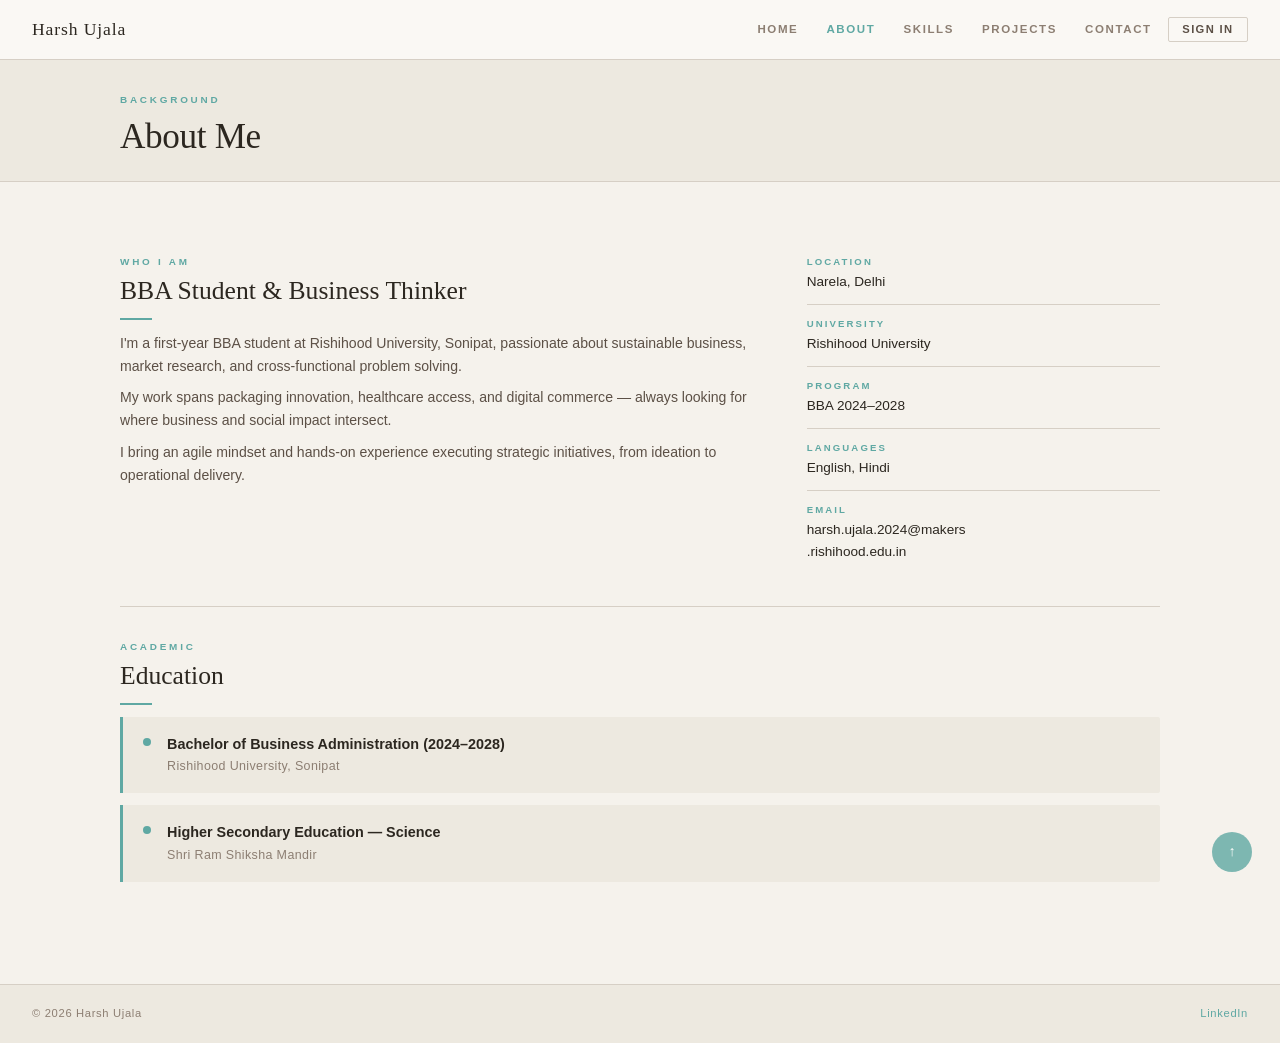
==== about.html @ b527397c "Add files via upload" ====
<!DOCTYPE html>
<html lang="en">
<head>
    <meta charset="UTF-8">
    <meta name="viewport" content="width=device-width, initial-scale=1.0">
    <title>About — Harsh Ujala</title>
    <link rel="stylesheet" href="style.css">
</head>
<body>

    <header class="site-header">
        <div class="header-inner">
            <a href="index.html" class="brand">Harsh Ujala</a>
            <nav class="nav">
                <a href="index.html">Home</a>
                <a href="about.html" class="active">About</a>
                <a href="skills.html">Skills</a>
                <a href="projects.html">Projects</a>
                <a href="contact.html">Contact</a>
                <button type="button">Sign In</button>
                <button type="button" class="hidden">Log Out</button>
            </nav>
        </div>
    </header>

    <div class="page-banner">
        <div class="container">
            <span class="eyebrow">Background</span>
            <h1>About Me</h1>
        </div>
    </div>

    <main class="main-content">
        <div class="container">

            <!-- Two-column intro -->
            <div class="about-grid section">

                <div class="about-main">
                    <span class="eyebrow">Who I Am</span>
                    <h2>BBA Student &amp; Business Thinker</h2>
                    <span class="rule"></span>
                    <p>
                        I'm a first-year BBA student at Rishihood University, Sonipat,
                        passionate about sustainable business, market research, and
                        cross-functional problem solving.
                    </p>
                    <p>
                        My work spans packaging innovation, healthcare access, and digital
                        commerce — always looking for where business and social impact intersect.
                    </p>
                    <p>
                        I bring an agile mindset and hands-on experience executing strategic
                        initiatives, from ideation to operational delivery.
                    </p>
                </div>

                <aside class="about-sidebar">
                    <div class="info-row">
                        <span class="info-label">Location</span>
                        <span class="info-val">Narela, Delhi</span>
                    </div>
                    <div class="info-row">
                        <span class="info-label">University</span>
                        <span class="info-val">Rishihood University</span>
                    </div>
                    <div class="info-row">
                        <span class="info-label">Program</span>
                        <span class="info-val">BBA 2024–2028</span>
                    </div>
                    <div class="info-row">
                        <span class="info-label">Languages</span>
                        <span class="info-val">English, Hindi</span>
                    </div>
                    <div class="info-row">
                        <span class="info-label">Email</span>
                        <span class="info-val">harsh.ujala.2024@makers<br>.rishihood.edu.in</span>
                    </div>
                </aside>

            </div>

            <!-- Education -->
            <section class="section">
                <span class="eyebrow">Academic</span>
                <h2>Education</h2>
                <span class="rule"></span>

                <div class="edu-item">
                    <span class="edu-dot"></span>
                    <div class="edu-body">
                        <span class="edu-degree">Bachelor of Business Administration (2024–2028)</span>
                        <span class="edu-school">Rishihood University, Sonipat</span>
                    </div>
                </div>

                <div class="edu-item">
                    <span class="edu-dot"></span>
                    <div class="edu-body">
                        <span class="edu-degree">Higher Secondary Education — Science</span>
                        <span class="edu-school">Shri Ram Shiksha Mandir</span>
                    </div>
                </div>
            </section>

        </div>
    </main>

    <a href="#" class="back-to-top">↑</a>

    <footer class="site-footer">
        <span>© 2026 Harsh Ujala</span>
        <a href="https://linkedin.com/in/harsh-ujala-b54bb031b" target="_blank">LinkedIn</a>
    </footer>

</body>
</html>
---- style.css ----
/* ============================================================
   style.css — Harsh Ujala Portfolio
   EXTERNAL CSS ONLY

   60-30-10 Color Rule:
   60% → Cream  #f5f2ec / #ede9e0  → ALL backgrounds & surfaces
   30% → Taupe  #b8a99a / #d6cfc5  → cards, borders, nav, footer
   10% → Teal   #5fa8a3             → ONLY: active links, CTAs, accents
   ============================================================ */


/* ============================================================
   SECTION 1 — UNIVERSAL SELECTOR + CSS VARIABLES
   ============================================================ */

* {
    margin: 0;
    padding: 0;
    box-sizing: border-box;          /* BOX MODEL */
}

:root {
    /* 60% Cream — dominant background color */
    --c60:     #f5f2ec;
    --c60b:    #ede9e0;
    --c60c:    #faf8f4;

    /* 30% Taupe — secondary: cards, borders, dividers, footer */
    --c30:     #b8a99a;
    --c30b:    #d6cfc5;
    --c30c:    #9c8b7c;

    /* 10% Teal — accent ONLY: active nav, CTA buttons, highlights */
    --c10:     #5fa8a3;
    --c10b:    #4a8f8a;
    --c10c:    #c2dedd;

    /* Text */
    --txt:     #2c2720;
    --txt-mid: #5c5046;
    --txt-lt:  #8c7e72;

    /* Single font family throughout — Trebuchet MS for body, Georgia for display headings */
    --f-head: 'Georgia', 'Times New Roman', serif;
    --f-body: 'Trebuchet MS', 'Lucida Grande', Tahoma, sans-serif;

    --ease: 0.25s ease;
}


/* ============================================================
   SECTION 2 — TAG SELECTORS
   ============================================================ */

html {
    font-size: 16px;                 /* base: 1rem = 16px */
    scroll-behavior: smooth;
}

body {
    font-family: var(--f-body);      /* font-family */
    font-size: 0.95rem;              /* rem unit */
    color: var(--txt);               /* color */
    background-color: var(--c60);    /* background-color — 60% cream */
    line-height: 1.6;
    min-height: 100vh;               /* vh unit */
}

/* Grouped tag selector */
h1, h2, h3, h4 {
    font-family: var(--f-head);      /* font-family — SAME display font everywhere */
    color: var(--txt);
    line-height: 1.15;
}

h1 {
    font-size: 3rem;                 /* rem unit */
    font-weight: 400;
    letter-spacing: -0.01em;        /* letter-spacing */
}

h2 {
    font-size: 1.6rem;
    font-weight: 400;
    letter-spacing: 0em;
    margin-bottom: 0.75rem;         /* margin — tight */
}

h3 {
    font-size: 1rem;
    font-weight: 600;
    margin-bottom: 0.3rem;          /* margin — tight */
}

h4 {
    font-size: 0.8rem;
    font-weight: 700;
    letter-spacing: 0.12em;
    text-transform: uppercase;
    color: var(--txt-lt);
}

p {
    font-family: var(--f-body);      /* font-family — SAME body font */
    font-size: 0.88rem;
    color: var(--txt-mid);
    line-height: 1.65;
    margin-bottom: 0.5rem;          /* margin — TIGHT, reduced from 1rem */
}

/* Sibling selector: p immediately after h2 */
h2 + p {
    margin-top: 0.25rem;
}

a {
    color: var(--txt);
    text-decoration: none;           /* text-decoration */
}

a:hover {
    color: var(--c10);               /* 10% teal on hover */
    text-decoration: none;
}

ul {
    list-style: none;
    padding: 0;
}

strong {
    font-weight: 600;
    color: var(--txt);
}

img {
    display: block;                  /* display: block */
    max-width: 100%;
    height: auto;
}

fieldset {
    border: none;
    padding: 0;
    margin: 0;
}

legend {
    display: none;                   /* display: none */
}


/* ============================================================
   SECTION 3 — ID SELECTORS
   ============================================================ */

#home {
    display: flex;                   /* FLEXBOX */
    flex-direction: row;
    min-height: calc(100vh - 60px);  /* height using calc() + vh */
}

#projects {
    padding-top: 2rem;               /* padding — rem unit */
}

#skills-section {
    padding: 2rem 0;
}

#experience-section {
    padding: 2rem 0;
}


/* ============================================================
   SECTION 4 — CLASS SELECTORS
   ============================================================ */

/* ── Layout ─────────────────────────────────────────────────*/

.container {
    width: 88%;                      /* % unit */
    max-width: 1080px;               /* px unit */
    margin: 0 auto;
    padding: 0 1.25rem;              /* rem unit */
}

/* ── Header ─────────────────────────────────────────────────*/

.site-header {
    position: sticky;                /* POSITION: sticky */
    top: 0;
    z-index: 100;
    width: 100%;
    height: 60px;                    /* height: px */
    background-color: var(--c60c);   /* 60% — lightest cream for header */
    border-bottom: 1px solid var(--c30b); /* BOX MODEL: border — 30% taupe */
}

.header-inner {
    display: flex;                   /* FLEXBOX */
    flex-direction: row;
    justify-content: space-between;  /* FLEXBOX */
    align-items: center;             /* FLEXBOX */
    height: 100%;                    /* height: % */
    padding: 0 2rem;                 /* BOX MODEL: padding — rem */
    gap: 1rem;
}

.brand {
    font-family: var(--f-head);      /* font-family — display font */
    font-size: 1.1rem;
    font-weight: 400;
    letter-spacing: 0.05em;
    color: var(--txt);
    text-decoration: none;
}

.brand:hover {
    color: var(--c10);
    text-decoration: none;
}

/* ── Navigation ─────────────────────────────────────────────*/

.nav {
    display: flex;                   /* FLEXBOX */
    flex-direction: row;
    align-items: center;
    gap: 0.25rem;                    /* FLEXBOX: gap */
    flex-wrap: wrap;
}

/* Compound selector: a inside .nav */
.nav a {
    font-family: var(--f-body);      /* font-family — body font in nav */
    font-size: 0.72rem;
    font-weight: 600;
    letter-spacing: 0.14em;
    text-transform: uppercase;
    color: var(--txt-lt);
    text-decoration: none;
    padding: 0.35rem 0.75rem;        /* BOX MODEL: padding */
    border-radius: 2px;
    transition: color var(--ease), background-color var(--ease);
}

.nav a:hover {
    color: var(--txt);
    background-color: var(--c60b);   /* 60% slightly darker cream */
    text-decoration: none;
}

/* Active nav link — 10% teal only here */
.nav a.active {
    color: var(--c10);               /* 10% teal — accent use */
    background-color: transparent;
}

/* Nav buttons */
.nav button {
    font-family: var(--f-body);
    font-size: 0.7rem;
    font-weight: 600;
    letter-spacing: 0.12em;
    text-transform: uppercase;
    padding: 0.35rem 0.85rem;        /* BOX MODEL: padding */
    border: 1px solid var(--c30b);   /* BOX MODEL: border — 30% taupe */
    border-radius: 2px;             /* border-radius */
    background-color: transparent;
    color: var(--txt-mid);
    cursor: pointer;
    transition: all var(--ease);
}

.nav button:hover {
    border-color: var(--c30);
    background-color: var(--c60b);
    color: var(--txt);
}

/* ── Buttons ─────────────────────────────────────────────────*/

.btn {
    display: inline-block;           /* display: inline-block */
    font-family: var(--f-body);
    font-size: 0.72rem;
    font-weight: 700;
    letter-spacing: 0.15em;
    text-transform: uppercase;
    padding: 0.7rem 1.5rem;          /* BOX MODEL: padding */
    border: 1.5px solid var(--txt);  /* BOX MODEL: border */
    border-radius: 2px;
    background-color: transparent;
    color: var(--txt);
    cursor: pointer;
    text-decoration: none;
    transition: all var(--ease);
}

.btn:hover {
    background-color: var(--txt);
    color: var(--c60);
    text-decoration: none;
}

/* Tag + class compound selector */
a.btn {
    display: inline-block;
}

/* 10% teal CTA button — used sparingly */
.btn-accent {
    background-color: var(--c10);
    border-color: var(--c10);
    color: #fff;
}

.btn-accent:hover {
    background-color: var(--c10b);
    border-color: var(--c10b);
    color: #fff;
    text-decoration: none;
}

/* ── HOME PAGE — Split hero ──────────────────────────────────*/

.hero {
    display: flex;                   /* FLEXBOX */
    flex-direction: row;
    width: 100%;
    min-height: calc(100vh - 60px);
}

/* Left text panel — 60% cream */
.hero-left {
    flex: 0 0 42%;                   /* FLEXBOX: flex-basis */
    display: flex;
    flex-direction: column;
    justify-content: center;
    align-items: flex-start;         /* FLEXBOX: align left */
    padding: 3rem 3.5rem;            /* BOX MODEL: padding */
    background-color: var(--c60c);   /* 60% — lightest cream */
    position: relative;              /* POSITION: relative */
}

/* Right image panel — 30% taupe surface */
.hero-right {
    flex: 0 0 58%;
    position: relative;              /* POSITION: relative */
    overflow: hidden;
    background-color: var(--c60b);   /* 60% cream toned bg */
}

/* Descendant: img inside .hero-right */
.hero-right img {
    width: 100%;
    height: 100%;
    object-fit: cover;
    object-position: top center;
    display: block;
    opacity: 0.92;                   /* opacity */
}

/* Placeholder when no photo */
.hero-placeholder {
    width: 100%;
    height: 100%;
    display: flex;                   /* FLEXBOX */
    align-items: center;
    justify-content: center;
    background-color: var(--c60b);
    font-family: var(--f-head);
    font-size: 5rem;
    color: var(--c30);
    opacity: 0.4;                    /* opacity */
}

.hero-tag {
    display: block;
    font-family: var(--f-body);      /* font-family */
    font-size: 0.65rem;
    font-weight: 700;
    letter-spacing: 0.28em;
    text-transform: uppercase;
    color: var(--c10);               /* 10% teal — small label */
    margin-bottom: 0.9rem;
}

.hero-title {
    font-family: var(--f-head);      /* font-family — display font */
    font-size: 3.4rem;               /* rem unit */
    font-weight: 400;
    line-height: 1.08;
    letter-spacing: -0.01em;
    color: var(--txt);
    margin-bottom: 0.2rem;
}

/* Compound descendant: .hero-title .sub */
.hero-title .sub {
    display: block;                  /* display: block */
    color: var(--c30);               /* 30% taupe for second name line */
}

.hero-role {
    font-family: var(--f-body);
    font-size: 0.8rem;
    letter-spacing: 0.1em;
    text-transform: uppercase;
    color: var(--txt-lt);
    margin-bottom: 1.25rem;
    margin-top: 0.5rem;
}

.hero-bio {
    font-family: var(--f-body);
    font-size: 0.88rem;
    color: var(--txt-mid);
    line-height: 1.65;
    max-width: 340px;                /* max-width */
    margin-bottom: 0;               /* NO extra space below bio */
}

/* Social row */
.hero-social {
    display: flex;                   /* FLEXBOX */
    flex-direction: row;
    align-items: center;
    gap: 1.5rem;
    margin-top: 1.25rem;
    margin-bottom: 1.5rem;
}

/* Compound: a inside .hero-social */
.hero-social a {
    font-family: var(--f-body);
    font-size: 0.65rem;
    font-weight: 700;
    letter-spacing: 0.18em;
    text-transform: uppercase;
    color: var(--txt-lt);
    text-decoration: none;
    border-bottom: 1px solid var(--c30b);
    padding-bottom: 1px;
    transition: color var(--ease), border-color var(--ease);
}

.hero-social a:hover {
    color: var(--c10);
    border-color: var(--c10);
    text-decoration: none;
}

.hero-cta {
    display: flex;                   /* FLEXBOX */
    flex-direction: row;
    gap: 0.75rem;
    flex-wrap: wrap;
    align-items: center;
}

/* ── Stats bar ───────────────────────────────────────────────*/

.stats-bar {
    background-color: var(--c60b);   /* 60% slightly darker cream */
    border-top: 1px solid var(--c30b);
    border-bottom: 1px solid var(--c30b);
    padding: 0;
}

.stats-inner {
    display: flex;                   /* FLEXBOX */
    flex-direction: row;
    flex-wrap: wrap;
    width: 88%;
    max-width: 1080px;
    margin: 0 auto;
}

.stat {
    flex: 1 1 120px;                 /* FLEXBOX: flex-basis */
    display: flex;
    flex-direction: column;
    align-items: center;
    justify-content: center;
    padding: 1.5rem 1rem;            /* BOX MODEL: padding */
    border-right: 1px solid var(--c30b); /* border — 30% taupe */
    gap: 0.2rem;
}

.stat:last-child {
    border-right: none;
}

.stat-num {
    font-family: var(--f-head);      /* font-family — display */
    font-size: 1.7rem;               /* rem unit */
    font-weight: 400;
    color: var(--txt);
    letter-spacing: -0.01em;
}

.stat-label {
    font-family: var(--f-body);      /* font-family — body */
    font-size: 0.6rem;
    font-weight: 700;
    letter-spacing: 0.18em;
    text-transform: uppercase;
    color: var(--txt-lt);
}

/* ── Page layout helpers ─────────────────────────────────────*/

.main-content {
    padding: 2.5rem 0;               /* padding — tighter top/bottom */
    min-height: calc(100vh - 130px);
}

/* Section wrapper */
.section {
    margin-bottom: 2.5rem;           /* margin — reduced */
}

/* Page top banner */
.page-banner {
    background-color: var(--c60b);   /* 60% surface */
    border-bottom: 1px solid var(--c30b);
    padding: 2rem 0 1.5rem;
    margin-bottom: 2rem;
}

/* Compound: h1 inside .page-banner */
.page-banner h1 {
    font-size: 2.2rem;
    font-weight: 400;
    color: var(--txt);
}

.eyebrow {
    display: block;                  /* display: block */
    font-family: var(--f-body);      /* font-family */
    font-size: 0.62rem;
    font-weight: 700;
    letter-spacing: 0.28em;
    text-transform: uppercase;
    color: var(--c10);               /* 10% teal — small accent */
    margin-bottom: 0.4rem;
}

.rule {
    display: block;                  /* display: block */
    width: 32px;                     /* width: px */
    height: 2px;                     /* height: px */
    background-color: var(--c10);    /* 10% teal line */
    margin: 0.75rem 0;
}

/* ── About intro two-column ──────────────────────────────────*/

.about-grid {
    display: flex;                   /* FLEXBOX */
    flex-direction: row;
    gap: 2.5rem;
    align-items: flex-start;
    flex-wrap: wrap;
    padding-bottom: 2rem;
    border-bottom: 1px solid var(--c30b);
    margin-bottom: 2rem;
}

.about-main {
    flex: 2 1 300px;                 /* FLEXBOX: wider column */
}

.about-sidebar {
    flex: 1 1 180px;                 /* FLEXBOX: narrower sidebar */
    display: flex;
    flex-direction: column;
    gap: 0;
}

.info-row {
    display: flex;
    flex-direction: column;
    gap: 0.1rem;
    padding: 0.7rem 0;               /* BOX MODEL: padding */
    border-bottom: 1px solid var(--c30b);
}

.info-row:first-child {
    padding-top: 0;
}

.info-row:last-child {
    border-bottom: none;
}

.info-label {
    font-family: var(--f-body);
    font-size: 0.6rem;
    font-weight: 700;
    letter-spacing: 0.22em;
    text-transform: uppercase;
    color: var(--c10);               /* 10% teal — label */
}

.info-val {
    font-family: var(--f-body);
    font-size: 0.85rem;
    color: var(--txt);
    font-weight: 500;
}

/* ── Education ───────────────────────────────────────────────*/

.edu-item {
    display: flex;                   /* FLEXBOX */
    flex-direction: row;
    align-items: flex-start;
    gap: 1rem;
    padding: 1rem 1.25rem;           /* BOX MODEL: padding */
    background-color: var(--c60b);   /* 60% cream surface */
    border-left: 3px solid var(--c10); /* border — 10% teal accent */
    margin-bottom: 0.75rem;
    border-radius: 0 2px 2px 0;     /* border-radius */
}

.edu-dot {
    flex-shrink: 0;
    width: 8px;                      /* width */
    height: 8px;                     /* height */
    border-radius: 50%;             /* border-radius: circle */
    background-color: var(--c10);   /* 10% teal dot */
    margin-top: 5px;
}

.edu-body {
    display: flex;
    flex-direction: column;
    gap: 0.1rem;
}

.edu-degree {
    font-family: var(--f-body);      /* font-family */
    font-size: 0.9rem;
    font-weight: 600;
    color: var(--txt);
}

.edu-school {
    font-family: var(--f-body);
    font-size: 0.78rem;
    color: var(--txt-lt);
    letter-spacing: 0.03em;
}

/* ── Skills page ─────────────────────────────────────────────*/

.skills-categories {
    display: flex;                   /* FLEXBOX */
    flex-direction: column;
    gap: 1.75rem;
}

.skill-group {
    display: flex;                   /* FLEXBOX */
    flex-direction: column;
    gap: 0.6rem;
}

.skill-group-title {
    font-family: var(--f-body);
    font-size: 0.65rem;
    font-weight: 700;
    letter-spacing: 0.22em;
    text-transform: uppercase;
    color: var(--txt-lt);
    padding-bottom: 0.4rem;
    border-bottom: 1px solid var(--c30b);
}

.skills-row {
    display: flex;                   /* FLEXBOX */
    flex-wrap: wrap;                 /* FLEXBOX: wrap */
    gap: 0.5rem;
}

.skill-pill {
    display: inline-block;           /* display: inline-block */
    font-family: var(--f-body);
    font-size: 0.75rem;
    font-weight: 500;
    padding: 0.38rem 0.9rem;         /* BOX MODEL: padding */
    background-color: var(--c60b);   /* 60% cream */
    border: 1px solid var(--c30b);   /* BOX MODEL: border — 30% taupe */
    border-radius: 2px;
    color: var(--txt-mid);
    transition: border-color var(--ease), color var(--ease);
}

.skill-pill:hover {
    border-color: var(--c10);
    color: var(--c10);
}

/* ── Projects / Experience ───────────────────────────────────*/

.project-list {
    display: flex;                   /* FLEXBOX */
    flex-direction: column;
    gap: 0;
}

.project-row {
    display: flex;                   /* FLEXBOX */
    flex-direction: row;
    align-items: flex-start;
    padding: 1.25rem 0;              /* BOX MODEL: padding */
    border-bottom: 1px solid var(--c30b);
    gap: 1.5rem;
    transition: background-color var(--ease), padding var(--ease);
}

.project-row:first-child {
    border-top: 1px solid var(--c30b);
}

.project-row:hover {
    background-color: var(--c60b);
    padding-left: 0.75rem;
    padding-right: 0.75rem;
}

.proj-meta {
    flex: 0 0 170px;                 /* FLEXBOX: fixed left column */
    display: flex;
    flex-direction: column;
    gap: 0.2rem;
}

.proj-title {
    font-family: var(--f-body);      /* font-family */
    font-size: 0.95rem;
    font-weight: 600;
    color: var(--txt);
}

.proj-type {
    font-family: var(--f-body);
    font-size: 0.63rem;
    font-weight: 700;
    letter-spacing: 0.15em;
    text-transform: uppercase;
    color: var(--txt-lt);
}

.proj-body {
    flex: 1;                         /* FLEXBOX: fill remaining */
    display: flex;
    flex-direction: column;
    gap: 0.4rem;
}

.proj-desc {
    font-family: var(--f-body);
    font-size: 0.85rem;
    color: var(--txt-mid);
    line-height: 1.6;
    margin-bottom: 0;               /* NO extra margin */
}

.tags {
    display: flex;                   /* FLEXBOX */
    flex-wrap: wrap;
    gap: 0.35rem;
}

.tag {
    display: inline-block;           /* display: inline-block */
    font-family: var(--f-body);
    font-size: 0.6rem;
    font-weight: 600;
    letter-spacing: 0.1em;
    text-transform: uppercase;
    padding: 0.18rem 0.5rem;         /* BOX MODEL: padding */
    border: 1px solid var(--c30b);   /* BOX MODEL: border */
    border-radius: 1px;
    color: var(--txt-lt);
    background-color: transparent;
}

/* 10% teal tag variant — used rarely */
.tag-accent {
    border-color: var(--c10c);
    color: var(--c10b);
    background-color: rgba(95, 168, 163, 0.07);
}

.proj-link {
    display: inline-block;
    font-family: var(--f-body);
    font-size: 0.65rem;
    font-weight: 700;
    letter-spacing: 0.12em;
    text-transform: uppercase;
    color: var(--c10);              /* 10% teal — link accent */
    text-decoration: none;
    border-bottom: 1px solid var(--c10c);
    padding-bottom: 1px;
    align-self: flex-start;
    margin-top: 0.25rem;
}

.proj-link:hover {
    color: var(--c10b);
    text-decoration: none;
}

/* ── Contact ─────────────────────────────────────────────────*/

.contact-grid {
    display: flex;                   /* FLEXBOX */
    flex-direction: row;
    gap: 2.5rem;
    align-items: flex-start;
    flex-wrap: wrap;
}

.contact-left {
    flex: 1 1 240px;
}

.contact-right {
    flex: 2 1 340px;
}

.contact-card {
    background-color: var(--c60b);   /* 60% cream surface */
    border: 1px solid var(--c30b);   /* BOX MODEL: border — 30% taupe */
    border-radius: 3px;
    padding: 1.5rem;                 /* BOX MODEL: padding */
    margin-bottom: 1.25rem;
}

.contact-row {
    display: flex;
    flex-direction: column;
    gap: 0.1rem;
    padding: 0.65rem 0;
    border-bottom: 1px solid var(--c30b);
}

.contact-row:first-child { padding-top: 0; }
.contact-row:last-child  { border-bottom: none; padding-bottom: 0; }

.contact-lbl {
    font-family: var(--f-body);
    font-size: 0.6rem;
    font-weight: 700;
    letter-spacing: 0.22em;
    text-transform: uppercase;
    color: var(--c10);               /* 10% teal label */
}

.contact-val {
    font-family: var(--f-body);
    font-size: 0.85rem;
    color: var(--txt);
    font-weight: 500;
}

/* Compound: a inside .contact-val */
.contact-val a {
    color: var(--txt);
    text-decoration: none;
    font-size: 0.82rem;
    word-break: break-all;
}

.contact-val a:hover {
    color: var(--c10);
}

.linkedin-btn {
    display: inline-flex;            /* display: inline-flex */
    align-items: center;
    gap: 0.5rem;
    padding: 0.6rem 1rem;            /* BOX MODEL: padding */
    background-color: var(--c60b);
    border: 1px solid var(--c30b);
    border-radius: 2px;
    font-family: var(--f-body);
    font-size: 0.72rem;
    font-weight: 600;
    letter-spacing: 0.1em;
    text-transform: uppercase;
    color: var(--txt);
    text-decoration: none;
    transition: border-color var(--ease), color var(--ease);
}

.linkedin-btn:hover {
    border-color: var(--c10);
    color: var(--c10);
    text-decoration: none;
}

.li-dot {
    display: inline-block;           /* display: inline-block */
    width: 12px;                     /* width */
    height: 12px;                    /* height */
    background-color: var(--c10);    /* 10% teal */
    border-radius: 2px;
    flex-shrink: 0;
    opacity: 0.9;                    /* opacity */
}

/* ── Form ────────────────────────────────────────────────────*/

.form-wrap {
    background-color: var(--c60b);
    border: 1px solid var(--c30b);
    border-radius: 3px;
    padding: 1.75rem;                /* BOX MODEL: padding */
}

.form-row {
    display: flex;                   /* FLEXBOX */
    flex-direction: column;
    gap: 0.3rem;
    margin-bottom: 1rem;             /* margin — tight */
}

.form-row:last-child {
    margin-bottom: 0;
}

.form-lbl {
    font-family: var(--f-body);
    font-size: 0.6rem;
    font-weight: 700;
    letter-spacing: 0.2em;
    text-transform: uppercase;
    color: var(--txt-lt);
}

.form-in,
.form-ta {
    width: 100%;                     /* width */
    padding: 0.65rem 0.9rem;         /* BOX MODEL: padding */
    background-color: var(--c60c);
    border: 1px solid var(--c30b);   /* BOX MODEL: border */
    border-radius: 2px;
    font-family: var(--f-body);      /* font-family — SAME font in inputs */
    font-size: 0.85rem;
    color: var(--txt);
    outline: none;                   /* outline */
    transition: border-color var(--ease);
}

.form-in:focus,
.form-ta:focus {
    border-color: var(--c10);
    outline: 2px solid rgba(95, 168, 163, 0.12); /* outline: soft teal */
    outline-offset: 1px;
}

.form-ta {
    height: 120px;                   /* height */
    resize: vertical;
}

.btn-submit {
    width: 100%;                     /* width */
    margin-top: 0.5rem;
    padding: 0.75rem;                /* BOX MODEL: padding */
    font-size: 0.72rem;
    letter-spacing: 0.15em;
}

/* ── Footer ──────────────────────────────────────────────────*/

.site-footer {
    background-color: var(--c60b);   /* 60% cream — footer surface */
    border-top: 1px solid var(--c30b); /* border — 30% taupe */
    padding: 1.25rem 2rem;           /* BOX MODEL: padding */
    display: flex;                   /* FLEXBOX */
    justify-content: space-between;
    align-items: center;
    flex-wrap: wrap;
    gap: 0.75rem;
    font-family: var(--f-body);
    font-size: 0.7rem;
    letter-spacing: 0.06em;
    color: var(--txt-lt);
}

/* Compound: a inside .site-footer */
.site-footer a {
    color: var(--c10);               /* 10% teal */
    text-decoration: none;
}

/* ── Position: fixed back-to-top ─────────────────────────────*/

.back-to-top {
    position: fixed;                 /* POSITION: fixed */
    bottom: 1.75rem;
    right: 1.75rem;
    width: 40px;                     /* width */
    height: 40px;                    /* height */
    background-color: var(--c10);    /* 10% teal */
    border-radius: 50%;             /* border-radius: circle */
    display: flex;
    align-items: center;
    justify-content: center;
    color: #fff;
    font-size: 0.9rem;
    opacity: 0.8;                    /* opacity */
    z-index: 200;
    text-decoration: none;
    border: none;
    transition: opacity var(--ease);
}

.back-to-top:hover {
    opacity: 1;
    text-decoration: none;
    color: #fff;
}

/* ── Position: relative + absolute demo ─────────────────────*/

.badge-wrap {
    position: relative;              /* POSITION: relative */
    display: inline-block;
}

.badge {
    position: absolute;              /* POSITION: absolute */
    top: -5px;
    right: -5px;
    width: 14px;                     /* width */
    height: 14px;                    /* height */
    background-color: var(--c10);
    border-radius: 50%;
    display: flex;
    align-items: center;
    justify-content: center;
    font-size: 8px;
    color: #fff;
    font-weight: 700;
}

/* ── Utilities ───────────────────────────────────────────────*/

.hidden     { display: none; }       /* display: none */
.invisible  { visibility: hidden; }  /* visibility: hidden */

.divider-h {
    display: block;                  /* display: block */
    width: 100%;
    height: 1px;
    background-color: var(--c30b);
    margin: 1.5rem 0;
}


/* ============================================================
   SECTION 5 — COMPOUND SELECTORS
   ============================================================ */

/* Descendant */
.hero-left p          { opacity: 0.9; }
.project-row > .proj-meta > .proj-title { font-weight: 600; }
.page-banner .container { display: flex; flex-direction: column; gap: 0.15rem; }

/* Child selector */
.about-grid > .about-main > h2 { margin-bottom: 0.5rem; }

/* Sibling already defined above: h2 + p */

/* Tag + class */
a.proj-link           { display: inline-block; }


/* ============================================================
   SECTION 6 — MEDIA QUERIES
   ============================================================ */

/* Tablets ≤ 860px */
@media (max-width: 860px) {

    .hero {
        flex-direction: column;      /* FLEXBOX: stack */
        min-height: auto;
    }

    .hero-left {
        flex: 1 1 auto;
        padding: 2.5rem 2rem;
    }

    .hero-right {
        flex: 0 0 auto;
        min-height: 50vw;            /* vw unit */
    }

    .hero-title { font-size: 2.6rem; }

    .about-grid { flex-direction: column; gap: 1.5rem; }

    .about-main, .about-sidebar { flex: 1 1 100%; }

    .contact-grid { flex-direction: column; gap: 1.75rem; }

    .contact-left, .contact-right { flex: 1 1 100%; }

    .project-row { flex-direction: column; gap: 0.5rem; }

    .proj-meta { flex: none; }
}

/* Mobile ≤ 580px */
@media (max-width: 580px) {

    html { font-size: 14px; }

    .hero-title { font-size: 2.2rem; }

    .header-inner { padding: 0 1rem; }

    .nav { gap: 0; }

    .nav a { padding: 0.3rem 0.5rem; }

    h2 { font-size: 1.35rem; }

    .page-banner h1 { font-size: 1.8rem; }

    .container { width: 94%; padding: 0 1rem; }

    .stats-inner { flex-direction: column; }

    .stat {
        border-right: none;
        border-bottom: 1px solid var(--c30b);
        padding: 1rem;
    }

    .stat:last-child { border-bottom: none; }

    .hero-cta { flex-direction: column; align-items: flex-start; }

    .site-footer { flex-direction: column; align-items: flex-start; }

    .form-wrap { padding: 1.25rem; }
}

/* Large screens ≥ 1300px */
@media (min-width: 1300px) {
    .hero-title { font-size: 4rem; }
    .container { max-width: 1200px; }
}
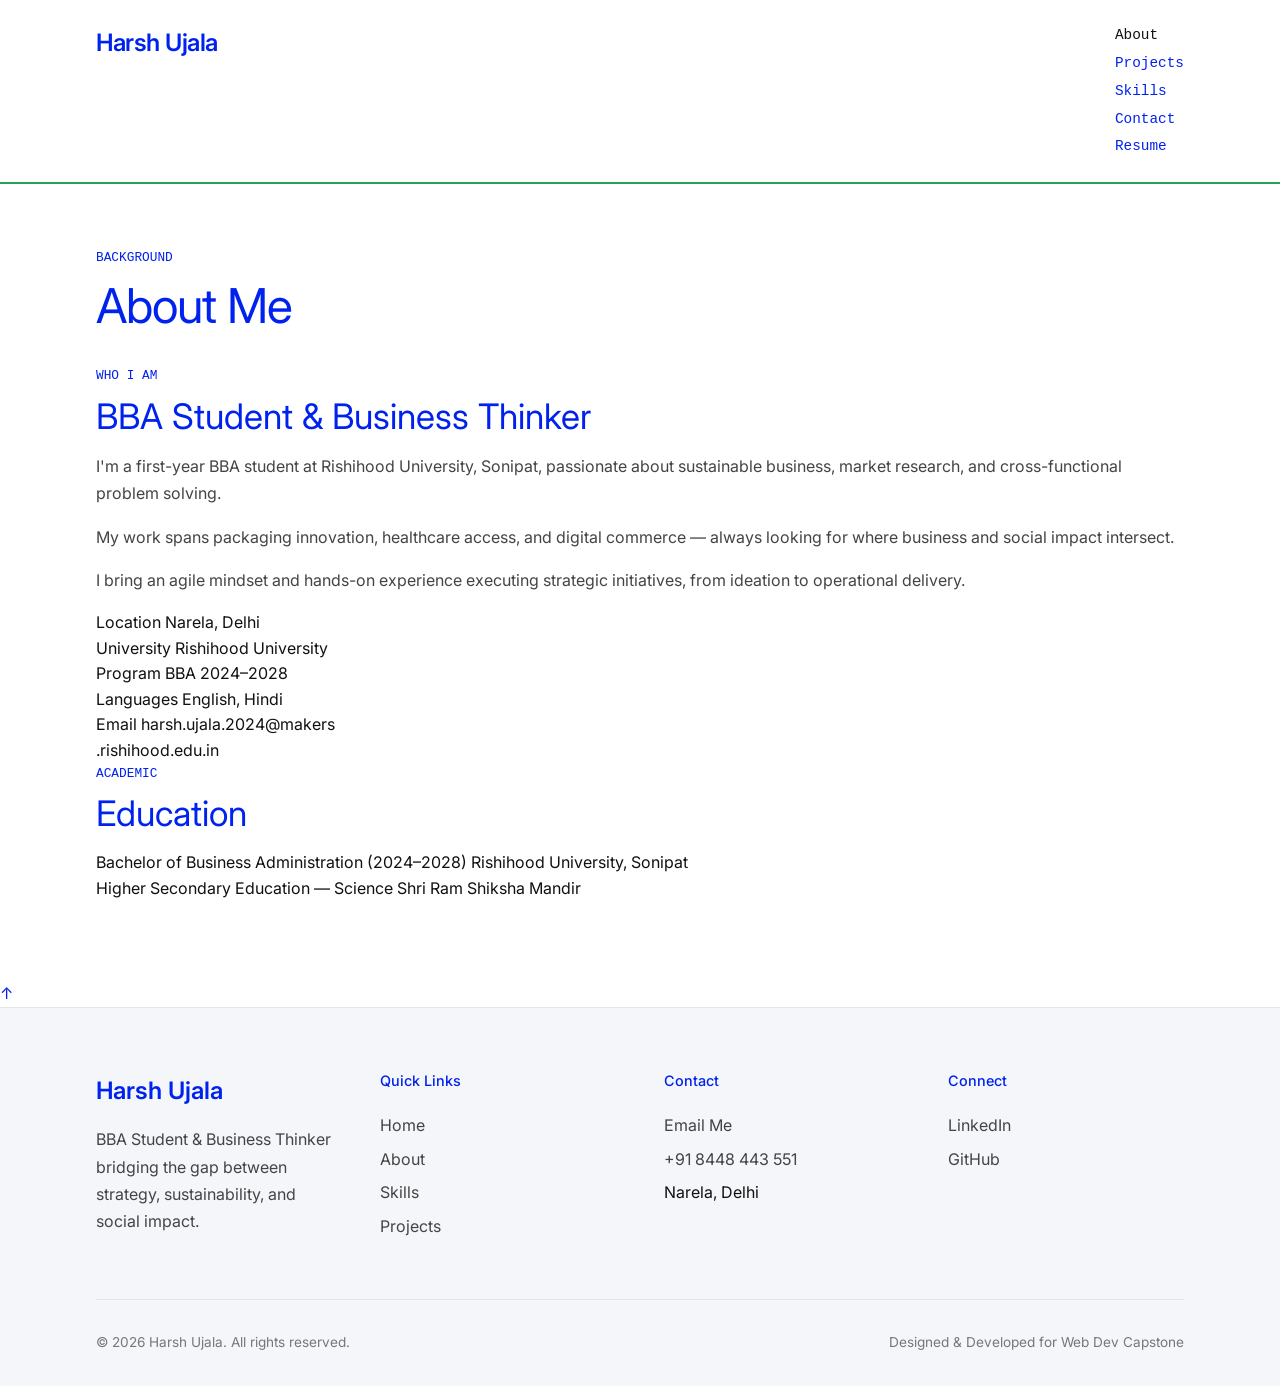
==== commit 3792eeb1: "Add files via upload" ====
--- a/about.html
+++ b/about.html
@@ -12,13 +12,11 @@
         <div class="header-inner">
             <a href="index.html" class="brand">Harsh Ujala</a>
             <nav class="nav">
-                <a href="index.html">Home</a>
                 <a href="about.html" class="active">About</a>
+                <a href="projects.html">Projects</a>
                 <a href="skills.html">Skills</a>
-                <a href="projects.html">Projects</a>
                 <a href="contact.html">Contact</a>
-                <button type="button">Sign In</button>
-                <button type="button" class="hidden">Log Out</button>
+                <a href="resume.html">Resume</a>
             </nav>
         </div>
     </header>
@@ -109,8 +107,46 @@
     <a href="#" class="back-to-top">↑</a>
 
     <footer class="site-footer">
-        <span>© 2026 Harsh Ujala</span>
-        <a href="https://linkedin.com/in/harsh-ujala-b54bb031b" target="_blank">LinkedIn</a>
+        <div class="container">
+            <div class="footer-container">
+                <div class="footer-col brand-col">
+                    <a href="index.html" class="footer-brand">Harsh Ujala</a>
+                    <p>BBA Student & Business Thinker bridging the gap between strategy, sustainability, and social impact.</p>
+                </div>
+
+                <div class="footer-col links-col">
+                    <h4>Quick Links</h4>
+                    <ul>
+                        <li><a href="index.html">Home</a></li>
+                        <li><a href="about.html">About</a></li>
+                        <li><a href="skills.html">Skills</a></li>
+                        <li><a href="projects.html">Projects</a></li>
+                    </ul>
+                </div>
+
+                <div class="footer-col contact-col">
+                    <h4>Contact</h4>
+                    <ul>
+                        <li><a href="mailto:harsh.ujala.2024@makers.rishihood.edu.in">Email Me</a></li>
+                        <li><a href="tel:+918448443551">+91 8448 443 551</a></li>
+                        <li>Narela, Delhi</li>
+                    </ul>
+                </div>
+
+                <div class="footer-col social-col">
+                    <h4>Connect</h4>
+                    <ul>
+                        <li><a href="https://linkedin.com/in/harsh-ujala-b54bb031b" target="_blank">LinkedIn</a></li>
+                        <li><a href="https://github.com/" target="_blank">GitHub</a></li>
+                    </ul>
+                </div>
+            </div>
+
+            <div class="footer-bottom">
+                <span>&copy; 2026 Harsh Ujala. All rights reserved.</span>
+                <span>Designed & Developed for Web Dev Capstone</span>
+            </div>
+        </div>
     </footer>
 
 </body>
--- a/style.css
+++ b/style.css
@@ -1,1166 +1,456 @@
-/* ============================================================
-   style.css — Harsh Ujala Portfolio
-   EXTERNAL CSS ONLY
-
-   60-30-10 Color Rule:
-   60% → Cream  #f5f2ec / #ede9e0  → ALL backgrounds & surfaces
-   30% → Taupe  #b8a99a / #d6cfc5  → cards, borders, nav, footer
-   10% → Teal   #5fa8a3             → ONLY: active links, CTAs, accents
-   ============================================================ */
-
-
-/* ============================================================
-   SECTION 1 — UNIVERSAL SELECTOR + CSS VARIABLES
-   ============================================================ */
+@import url('https://fonts.googleapis.com/css2?family=Inter:wght@300;400;500;600;700&display=swap');
 
 * {
     margin: 0;
     padding: 0;
-    box-sizing: border-box;          /* BOX MODEL */
+    box-sizing: border-box;         
 }
 
 :root {
-    /* 60% Cream — dominant background color */
-    --c60:     #f5f2ec;
-    --c60b:    #ede9e0;
-    --c60c:    #faf8f4;
-
-    /* 30% Taupe — secondary: cards, borders, dividers, footer */
-    --c30:     #b8a99a;
-    --c30b:    #d6cfc5;
-    --c30c:    #9c8b7c;
-
-    /* 10% Teal — accent ONLY: active nav, CTA buttons, highlights */
-    --c10:     #5fa8a3;
-    --c10b:    #4a8f8a;
-    --c10c:    #c2dedd;
-
-    /* Text */
-    --txt:     #2c2720;
-    --txt-mid: #5c5046;
-    --txt-lt:  #8c7e72;
-
-    /* Single font family throughout — Trebuchet MS for body, Georgia for display headings */
-    --f-head: 'Georgia', 'Times New Roman', serif;
-    --f-body: 'Trebuchet MS', 'Lucida Grande', Tahoma, sans-serif;
-
-    --ease: 0.25s ease;
-}
-
-
-/* ============================================================
-   SECTION 2 — TAG SELECTORS
-   ============================================================ */
+    --bg-color: #ffffff;
+    --bg-alt: #f4f6fa;
+    --primary-blue: #0022ee;
+    --text-dark: #111111;
+    --text-mid: #444444;
+    --text-light: #777777;
+    --border-color: #e5e5e5;
+    
+    --f-body: 'Inter', 'Helvetica Neue', Arial, sans-serif;
+
+    --ease: 0.3s ease;
+}
 
 html {
-    font-size: 16px;                 /* base: 1rem = 16px */
+    font-size: 16px;                 
     scroll-behavior: smooth;
 }
 
 body {
-    font-family: var(--f-body);      /* font-family */
-    font-size: 0.95rem;              /* rem unit */
-    color: var(--txt);               /* color */
-    background-color: var(--c60);    /* background-color — 60% cream */
+    font-family: var(--f-body);      
+    font-size: 1rem;             
+    color: var(--text-dark);               
+    background-color: var(--bg-color);   
     line-height: 1.6;
-    min-height: 100vh;               /* vh unit */
-}
-
-/* Grouped tag selector */
+    min-height: 100vh;               
+}
+
 h1, h2, h3, h4 {
-    font-family: var(--f-head);      /* font-family — SAME display font everywhere */
-    color: var(--txt);
-    line-height: 1.15;
+    font-family: var(--f-body);      
+    color: var(--primary-blue);
+    line-height: 1.2;
+    font-weight: 400;
 }
 
 h1 {
-    font-size: 3rem;                 /* rem unit */
-    font-weight: 400;
-    letter-spacing: -0.01em;        /* letter-spacing */
+    font-size: 3.5rem;                 
+    letter-spacing: -0.02em;       
 }
 
 h2 {
-    font-size: 1.6rem;
-    font-weight: 400;
-    letter-spacing: 0em;
-    margin-bottom: 0.75rem;         /* margin — tight */
+    font-size: 2.2rem;
+    margin-bottom: 1rem;        
 }
 
 h3 {
-    font-size: 1rem;
-    font-weight: 600;
-    margin-bottom: 0.3rem;          /* margin — tight */
+    font-size: 1.25rem;
+    font-weight: 500;
+    margin-bottom: 0.5rem;          
 }
 
 h4 {
-    font-size: 0.8rem;
-    font-weight: 700;
-    letter-spacing: 0.12em;
-    text-transform: uppercase;
-    color: var(--txt-lt);
+    font-size: 0.9rem;
+    font-weight: 500;
+    color: var(--primary-blue);
 }
 
 p {
-    font-family: var(--f-body);      /* font-family — SAME body font */
-    font-size: 0.88rem;
-    color: var(--txt-mid);
-    line-height: 1.65;
-    margin-bottom: 0.5rem;          /* margin — TIGHT, reduced from 1rem */
-}
-
-/* Sibling selector: p immediately after h2 */
-h2 + p {
-    margin-top: 0.25rem;
+    color: var(--text-mid);
+    line-height: 1.7;
+    margin-bottom: 1rem;         
 }
 
 a {
-    color: var(--txt);
-    text-decoration: none;           /* text-decoration */
+    color: var(--primary-blue);
+    text-decoration: none;           
+    transition: color var(--ease);
 }
 
 a:hover {
-    color: var(--c10);               /* 10% teal on hover */
-    text-decoration: none;
+    color: var(--text-dark);               
 }
 
 ul {
     list-style: none;
-    padding: 0;
 }
 
 strong {
     font-weight: 600;
-    color: var(--txt);
+    color: var(--text-dark);
 }
 
 img {
-    display: block;                  /* display: block */
+    display: block;                
     max-width: 100%;
     height: auto;
 }
 
-fieldset {
-    border: none;
-    padding: 0;
-    margin: 0;
-}
-
-legend {
-    display: none;                   /* display: none */
-}
-
-
-/* ============================================================
-   SECTION 3 — ID SELECTORS
-   ============================================================ */
-
-#home {
-    display: flex;                   /* FLEXBOX */
+.container {
+    width: 90%;                      
+    max-width: 1200px;               
+    margin: 0 auto;
+    padding: 0 2rem;              
+}
+
+/* HEADER */
+.site-header {
+    width: 100%;
+    background-color: var(--bg-color);  
+    border-bottom: 2px solid #22a356; /* Adding a green accent line as seen in one of the images */
+    padding: 1.5rem 0;
+}
+
+.header-inner {
+    display: flex;                   
     flex-direction: row;
-    min-height: calc(100vh - 60px);  /* height using calc() + vh */
-}
-
-#projects {
-    padding-top: 2rem;               /* padding — rem unit */
-}
-
-#skills-section {
-    padding: 2rem 0;
-}
-
-#experience-section {
-    padding: 2rem 0;
-}
-
-
-/* ============================================================
-   SECTION 4 — CLASS SELECTORS
-   ============================================================ */
-
-/* ── Layout ─────────────────────────────────────────────────*/
-
-.container {
-    width: 88%;                      /* % unit */
-    max-width: 1080px;               /* px unit */
+    justify-content: space-between;  
+    align-items: flex-start;             
+    width: 90%;
+    max-width: 1200px;
     margin: 0 auto;
-    padding: 0 1.25rem;              /* rem unit */
-}
-
-/* ── Header ─────────────────────────────────────────────────*/
-
-.site-header {
-    position: sticky;                /* POSITION: sticky */
-    top: 0;
-    z-index: 100;
+    padding: 0 2rem;                 
+}
+
+.brand {
+    font-size: 1.5rem;
+    font-weight: 600;
+    color: var(--primary-blue);
+    text-decoration: none;
+    letter-spacing: -0.02em;
+}
+
+.brand:hover {
+    color: var(--primary-blue);
+}
+
+.nav {
+    display: flex;                   
+    flex-direction: column;
+    align-items: flex-start;
+    gap: 0.3rem;                    
+}
+
+.nav a {
+    font-size: 0.9rem;
+    font-family: monospace; /* Like the image navigation */
+    color: var(--primary-blue);
+    text-decoration: none;
+    transition: color var(--ease);
+}
+
+.nav a:hover, .nav a.active {
+    color: var(--text-dark);
+}
+
+/* HERO SECTION */
+.hero {
+    padding: 5rem 0 3rem 0;
+}
+
+.hero .container {
+    max-width: 1000px;
+}
+
+.hero-title {
+    font-size: 4rem;               
+    font-weight: 400;
+    color: var(--primary-blue);
+    margin-bottom: 3rem;
+    line-height: 1.1;
+}
+
+.hero-image-wrapper {
     width: 100%;
-    height: 60px;                    /* height: px */
-    background-color: var(--c60c);   /* 60% — lightest cream for header */
-    border-bottom: 1px solid var(--c30b); /* BOX MODEL: border — 30% taupe */
-}
-
-.header-inner {
-    display: flex;                   /* FLEXBOX */
-    flex-direction: row;
-    justify-content: space-between;  /* FLEXBOX */
-    align-items: center;             /* FLEXBOX */
-    height: 100%;                    /* height: % */
-    padding: 0 2rem;                 /* BOX MODEL: padding — rem */
-    gap: 1rem;
-}
-
-.brand {
-    font-family: var(--f-head);      /* font-family — display font */
-    font-size: 1.1rem;
+    overflow: hidden;
+    background-color: var(--bg-alt);
+    margin-bottom: 4rem;
+}
+
+.hero-image-wrapper img {
+    width: 100%;
+    height: 600px;
+    object-fit: cover;
+    object-position: center;
+}
+
+/* APPROACH / ABOUT SECTION */
+.approach-section {
+    display: flex;
+    gap: 4rem;
+    padding: 4rem 0;
+    align-items: center;
+    border-top: 1px solid var(--border-color);
+}
+
+.approach-image {
+    flex: 1;
+}
+
+.approach-image img {
+    width: 100%;
+    height: auto;
+    object-fit: cover;
+}
+
+.approach-content {
+    flex: 1;
+}
+
+.approach-content h2 {
+    font-size: 2.5rem;
+    color: var(--primary-blue);
+    line-height: 1.2;
+    margin-bottom: 2rem;
     font-weight: 400;
-    letter-spacing: 0.05em;
-    color: var(--txt);
-    text-decoration: none;
-}
-
-.brand:hover {
-    color: var(--c10);
-    text-decoration: none;
-}
-
-/* ── Navigation ─────────────────────────────────────────────*/
-
-.nav {
-    display: flex;                   /* FLEXBOX */
-    flex-direction: row;
+}
+
+.approach-content p {
+    font-size: 1rem;
+    color: var(--primary-blue);
+    margin-bottom: 2rem;
+}
+
+/* FEATURED / LOGOS SECTION */
+.featured-section {
+    padding: 6rem 0;
+    text-align: center;
+    border-top: 1px solid var(--border-color);
+}
+
+.featured-title {
+    font-size: 2rem;
+    color: var(--primary-blue);
+    margin-bottom: 3rem;
+    font-weight: 400;
+}
+
+.logos-grid {
+    display: flex;
+    justify-content: space-between;
     align-items: center;
-    gap: 0.25rem;                    /* FLEXBOX: gap */
+    gap: 2rem;
     flex-wrap: wrap;
 }
 
-/* Compound selector: a inside .nav */
-.nav a {
-    font-family: var(--f-body);      /* font-family — body font in nav */
-    font-size: 0.72rem;
-    font-weight: 600;
-    letter-spacing: 0.14em;
-    text-transform: uppercase;
-    color: var(--txt-lt);
-    text-decoration: none;
-    padding: 0.35rem 0.75rem;        /* BOX MODEL: padding */
-    border-radius: 2px;
-    transition: color var(--ease), background-color var(--ease);
-}
-
-.nav a:hover {
-    color: var(--txt);
-    background-color: var(--c60b);   /* 60% slightly darker cream */
-    text-decoration: none;
-}
-
-/* Active nav link — 10% teal only here */
-.nav a.active {
-    color: var(--c10);               /* 10% teal — accent use */
-    background-color: transparent;
-}
-
-/* Nav buttons */
-.nav button {
-    font-family: var(--f-body);
-    font-size: 0.7rem;
-    font-weight: 600;
-    letter-spacing: 0.12em;
-    text-transform: uppercase;
-    padding: 0.35rem 0.85rem;        /* BOX MODEL: padding */
-    border: 1px solid var(--c30b);   /* BOX MODEL: border — 30% taupe */
-    border-radius: 2px;             /* border-radius */
-    background-color: transparent;
-    color: var(--txt-mid);
-    cursor: pointer;
-    transition: all var(--ease);
-}
-
-.nav button:hover {
-    border-color: var(--c30);
-    background-color: var(--c60b);
-    color: var(--txt);
-}
-
-/* ── Buttons ─────────────────────────────────────────────────*/
-
-.btn {
-    display: inline-block;           /* display: inline-block */
-    font-family: var(--f-body);
-    font-size: 0.72rem;
-    font-weight: 700;
-    letter-spacing: 0.15em;
-    text-transform: uppercase;
-    padding: 0.7rem 1.5rem;          /* BOX MODEL: padding */
-    border: 1.5px solid var(--txt);  /* BOX MODEL: border */
-    border-radius: 2px;
-    background-color: transparent;
-    color: var(--txt);
-    cursor: pointer;
-    text-decoration: none;
-    transition: all var(--ease);
-}
-
-.btn:hover {
-    background-color: var(--txt);
-    color: var(--c60);
-    text-decoration: none;
-}
-
-/* Tag + class compound selector */
-a.btn {
-    display: inline-block;
-}
-
-/* 10% teal CTA button — used sparingly */
-.btn-accent {
-    background-color: var(--c10);
-    border-color: var(--c10);
-    color: #fff;
-}
-
-.btn-accent:hover {
-    background-color: var(--c10b);
-    border-color: var(--c10b);
-    color: #fff;
-    text-decoration: none;
-}
-
-/* ── HOME PAGE — Split hero ──────────────────────────────────*/
-
-.hero {
-    display: flex;                   /* FLEXBOX */
-    flex-direction: row;
-    width: 100%;
-    min-height: calc(100vh - 60px);
-}
-
-/* Left text panel — 60% cream */
-.hero-left {
-    flex: 0 0 42%;                   /* FLEXBOX: flex-basis */
-    display: flex;
-    flex-direction: column;
-    justify-content: center;
-    align-items: flex-start;         /* FLEXBOX: align left */
-    padding: 3rem 3.5rem;            /* BOX MODEL: padding */
-    background-color: var(--c60c);   /* 60% — lightest cream */
-    position: relative;              /* POSITION: relative */
-}
-
-/* Right image panel — 30% taupe surface */
-.hero-right {
-    flex: 0 0 58%;
-    position: relative;              /* POSITION: relative */
-    overflow: hidden;
-    background-color: var(--c60b);   /* 60% cream toned bg */
-}
-
-/* Descendant: img inside .hero-right */
-.hero-right img {
-    width: 100%;
-    height: 100%;
-    object-fit: cover;
-    object-position: top center;
-    display: block;
-    opacity: 0.92;                   /* opacity */
-}
-
-/* Placeholder when no photo */
-.hero-placeholder {
-    width: 100%;
-    height: 100%;
-    display: flex;                   /* FLEXBOX */
+.logo-item {
+    flex: 1;
+    min-width: 200px;
+    height: 150px;
+    background-color: var(--bg-alt);
+    display: flex;
     align-items: center;
     justify-content: center;
-    background-color: var(--c60b);
-    font-family: var(--f-head);
-    font-size: 5rem;
-    color: var(--c30);
-    opacity: 0.4;                    /* opacity */
-}
-
-.hero-tag {
+    font-weight: 700;
+    color: var(--primary-blue);
+    font-size: 1.2rem;
+    border-radius: 8px;
+}
+
+/* PROGRAMS / PROJECTS SECTION */
+.programs-section {
+    padding: 6rem 0;
+    text-align: center;
+    border-top: 1px solid var(--border-color);
+}
+
+.programs-title {
+    font-size: 2.5rem;
+    color: var(--primary-blue);
+    margin-bottom: 1rem;
+}
+
+.programs-subtitle {
+    color: var(--primary-blue);
+    margin-bottom: 4rem;
+    max-width: 600px;
+    margin-left: auto;
+    margin-right: auto;
+}
+
+.program-list {
+    text-align: left;
+    max-width: 900px;
+    margin: 0 auto;
+}
+
+.program-item {
+    display: flex;
+    align-items: center;
+    justify-content: space-between;
+    padding: 2rem 0;
+    border-bottom: 1px solid var(--border-color);
+}
+
+.program-item:first-child {
+    border-top: 1px solid var(--border-color);
+}
+
+.program-icon {
+    width: 80px;
+    height: 80px;
+    background-color: var(--primary-blue);
+    border-radius: 12px;
+    opacity: 0.8;
+}
+
+.program-icon-1 { background-color: #a8b2c1; }
+.program-icon-2 { background-color: #f78d3f; }
+.program-icon-3 { background-color: #8dbbf8; }
+.program-icon-4 { background-color: #e5b3f2; }
+
+.program-info {
+    flex: 1;
+    padding: 0 2rem;
+}
+
+.program-info h3 {
+    font-size: 1.5rem;
+    color: var(--primary-blue);
+    margin-bottom: 0;
+}
+
+.program-meta {
+    text-align: left;
+    min-width: 150px;
+    font-family: monospace;
+    color: var(--primary-blue);
+    font-size: 0.9rem;
+    line-height: 1.8;
+}
+
+.btn-book {
+    background-color: var(--primary-blue);
+    color: white;
+    padding: 0.8rem 2rem;
+    border: none;
+    border-radius: 4px;
+    font-size: 0.9rem;
+    cursor: pointer;
+    font-family: monospace;
+    transition: background-color var(--ease);
+}
+
+.btn-book:hover {
+    background-color: var(--text-dark);
+    color: white;
+}
+
+/* FOOTER */
+.site-footer {
+    padding: 4rem 0 2rem;
+    border-top: 1px solid var(--border-color);
+    background-color: var(--bg-alt);
+}
+
+.footer-container {
+    display: flex;
+    flex-wrap: wrap;
+    gap: 3rem;
+    margin-bottom: 3rem;
+}
+
+.footer-col {
+    flex: 1;
+    min-width: 200px;
+}
+
+.footer-brand {
+    font-size: 1.5rem;
+    font-weight: 600;
+    color: var(--primary-blue);
     display: block;
-    font-family: var(--f-body);      /* font-family */
-    font-size: 0.65rem;
-    font-weight: 700;
-    letter-spacing: 0.28em;
+    margin-bottom: 1rem;
+}
+
+.footer-col h4 {
+    margin-bottom: 1.5rem;
+}
+
+.footer-col ul li {
+    margin-bottom: 0.5rem;
+}
+
+.footer-col ul li a {
+    color: var(--text-mid);
+}
+
+.footer-col ul li a:hover {
+    color: var(--primary-blue);
+}
+
+.footer-bottom {
+    text-align: center;
+    padding-top: 2rem;
+    border-top: 1px solid var(--border-color);
+    color: var(--text-light);
+    font-size: 0.85rem;
+    display: flex;
+    justify-content: space-between;
+}
+
+/* RESPONSIVE */
+@media (max-width: 768px) {
+    .approach-section {
+        flex-direction: column;
+    }
+    
+    .program-item {
+        flex-direction: column;
+        align-items: flex-start;
+        gap: 1.5rem;
+    }
+    
+    .program-info {
+        padding: 0;
+    }
+    
+    .program-meta {
+        margin-bottom: 1rem;
+    }
+    
+    .hero-title {
+        font-size: 2.5rem;
+    }
+}
+
+/* Utility classes for other pages */
+.page-banner {
+    padding: 4rem 0 2rem;
+}
+.page-banner h1 {
+    font-size: 3rem;
+}
+.main-content {
+    padding-bottom: 5rem;
+}
+.eyebrow {
+    font-family: monospace;
+    color: var(--primary-blue);
     text-transform: uppercase;
-    color: var(--c10);               /* 10% teal — small label */
-    margin-bottom: 0.9rem;
-}
-
-.hero-title {
-    font-family: var(--f-head);      /* font-family — display font */
-    font-size: 3.4rem;               /* rem unit */
-    font-weight: 400;
-    line-height: 1.08;
-    letter-spacing: -0.01em;
-    color: var(--txt);
-    margin-bottom: 0.2rem;
-}
-
-/* Compound descendant: .hero-title .sub */
-.hero-title .sub {
-    display: block;                  /* display: block */
-    color: var(--c30);               /* 30% taupe for second name line */
-}
-
-.hero-role {
-    font-family: var(--f-body);
     font-size: 0.8rem;
-    letter-spacing: 0.1em;
-    text-transform: uppercase;
-    color: var(--txt-lt);
-    margin-bottom: 1.25rem;
-    margin-top: 0.5rem;
-}
-
-.hero-bio {
-    font-family: var(--f-body);
-    font-size: 0.88rem;
-    color: var(--txt-mid);
-    line-height: 1.65;
-    max-width: 340px;                /* max-width */
-    margin-bottom: 0;               /* NO extra space below bio */
-}
-
-/* Social row */
-.hero-social {
-    display: flex;                   /* FLEXBOX */
-    flex-direction: row;
-    align-items: center;
-    gap: 1.5rem;
-    margin-top: 1.25rem;
-    margin-bottom: 1.5rem;
-}
-
-/* Compound: a inside .hero-social */
-.hero-social a {
-    font-family: var(--f-body);
-    font-size: 0.65rem;
-    font-weight: 700;
-    letter-spacing: 0.18em;
-    text-transform: uppercase;
-    color: var(--txt-lt);
-    text-decoration: none;
-    border-bottom: 1px solid var(--c30b);
-    padding-bottom: 1px;
-    transition: color var(--ease), border-color var(--ease);
-}
-
-.hero-social a:hover {
-    color: var(--c10);
-    border-color: var(--c10);
-    text-decoration: none;
-}
-
-.hero-cta {
-    display: flex;                   /* FLEXBOX */
-    flex-direction: row;
-    gap: 0.75rem;
-    flex-wrap: wrap;
-    align-items: center;
-}
-
-/* ── Stats bar ───────────────────────────────────────────────*/
-
-.stats-bar {
-    background-color: var(--c60b);   /* 60% slightly darker cream */
-    border-top: 1px solid var(--c30b);
-    border-bottom: 1px solid var(--c30b);
-    padding: 0;
-}
-
-.stats-inner {
-    display: flex;                   /* FLEXBOX */
-    flex-direction: row;
-    flex-wrap: wrap;
-    width: 88%;
-    max-width: 1080px;
-    margin: 0 auto;
-}
-
-.stat {
-    flex: 1 1 120px;                 /* FLEXBOX: flex-basis */
-    display: flex;
-    flex-direction: column;
-    align-items: center;
-    justify-content: center;
-    padding: 1.5rem 1rem;            /* BOX MODEL: padding */
-    border-right: 1px solid var(--c30b); /* border — 30% taupe */
-    gap: 0.2rem;
-}
-
-.stat:last-child {
-    border-right: none;
-}
-
-.stat-num {
-    font-family: var(--f-head);      /* font-family — display */
-    font-size: 1.7rem;               /* rem unit */
-    font-weight: 400;
-    color: var(--txt);
-    letter-spacing: -0.01em;
-}
-
-.stat-label {
-    font-family: var(--f-body);      /* font-family — body */
-    font-size: 0.6rem;
-    font-weight: 700;
-    letter-spacing: 0.18em;
-    text-transform: uppercase;
-    color: var(--txt-lt);
-}
-
-/* ── Page layout helpers ─────────────────────────────────────*/
-
-.main-content {
-    padding: 2.5rem 0;               /* padding — tighter top/bottom */
-    min-height: calc(100vh - 130px);
-}
-
-/* Section wrapper */
-.section {
-    margin-bottom: 2.5rem;           /* margin — reduced */
-}
-
-/* Page top banner */
-.page-banner {
-    background-color: var(--c60b);   /* 60% surface */
-    border-bottom: 1px solid var(--c30b);
-    padding: 2rem 0 1.5rem;
-    margin-bottom: 2rem;
-}
-
-/* Compound: h1 inside .page-banner */
-.page-banner h1 {
-    font-size: 2.2rem;
-    font-weight: 400;
-    color: var(--txt);
-}
-
-.eyebrow {
-    display: block;                  /* display: block */
-    font-family: var(--f-body);      /* font-family */
-    font-size: 0.62rem;
-    font-weight: 700;
-    letter-spacing: 0.28em;
-    text-transform: uppercase;
-    color: var(--c10);               /* 10% teal — small accent */
-    margin-bottom: 0.4rem;
-}
-
-.rule {
-    display: block;                  /* display: block */
-    width: 32px;                     /* width: px */
-    height: 2px;                     /* height: px */
-    background-color: var(--c10);    /* 10% teal line */
-    margin: 0.75rem 0;
-}
-
-/* ── About intro two-column ──────────────────────────────────*/
-
-.about-grid {
-    display: flex;                   /* FLEXBOX */
-    flex-direction: row;
-    gap: 2.5rem;
-    align-items: flex-start;
-    flex-wrap: wrap;
-    padding-bottom: 2rem;
-    border-bottom: 1px solid var(--c30b);
-    margin-bottom: 2rem;
-}
-
-.about-main {
-    flex: 2 1 300px;                 /* FLEXBOX: wider column */
-}
-
-.about-sidebar {
-    flex: 1 1 180px;                 /* FLEXBOX: narrower sidebar */
-    display: flex;
-    flex-direction: column;
-    gap: 0;
-}
-
-.info-row {
-    display: flex;
-    flex-direction: column;
-    gap: 0.1rem;
-    padding: 0.7rem 0;               /* BOX MODEL: padding */
-    border-bottom: 1px solid var(--c30b);
-}
-
-.info-row:first-child {
-    padding-top: 0;
-}
-
-.info-row:last-child {
-    border-bottom: none;
-}
-
-.info-label {
-    font-family: var(--f-body);
-    font-size: 0.6rem;
-    font-weight: 700;
-    letter-spacing: 0.22em;
-    text-transform: uppercase;
-    color: var(--c10);               /* 10% teal — label */
-}
-
-.info-val {
-    font-family: var(--f-body);
-    font-size: 0.85rem;
-    color: var(--txt);
-    font-weight: 500;
-}
-
-/* ── Education ───────────────────────────────────────────────*/
-
-.edu-item {
-    display: flex;                   /* FLEXBOX */
-    flex-direction: row;
-    align-items: flex-start;
-    gap: 1rem;
-    padding: 1rem 1.25rem;           /* BOX MODEL: padding */
-    background-color: var(--c60b);   /* 60% cream surface */
-    border-left: 3px solid var(--c10); /* border — 10% teal accent */
-    margin-bottom: 0.75rem;
-    border-radius: 0 2px 2px 0;     /* border-radius */
-}
-
-.edu-dot {
-    flex-shrink: 0;
-    width: 8px;                      /* width */
-    height: 8px;                     /* height */
-    border-radius: 50%;             /* border-radius: circle */
-    background-color: var(--c10);   /* 10% teal dot */
-    margin-top: 5px;
-}
-
-.edu-body {
-    display: flex;
-    flex-direction: column;
-    gap: 0.1rem;
-}
-
-.edu-degree {
-    font-family: var(--f-body);      /* font-family */
-    font-size: 0.9rem;
-    font-weight: 600;
-    color: var(--txt);
-}
-
-.edu-school {
-    font-family: var(--f-body);
-    font-size: 0.78rem;
-    color: var(--txt-lt);
-    letter-spacing: 0.03em;
-}
-
-/* ── Skills page ─────────────────────────────────────────────*/
-
-.skills-categories {
-    display: flex;                   /* FLEXBOX */
-    flex-direction: column;
-    gap: 1.75rem;
-}
-
-.skill-group {
-    display: flex;                   /* FLEXBOX */
-    flex-direction: column;
-    gap: 0.6rem;
-}
-
-.skill-group-title {
-    font-family: var(--f-body);
-    font-size: 0.65rem;
-    font-weight: 700;
-    letter-spacing: 0.22em;
-    text-transform: uppercase;
-    color: var(--txt-lt);
-    padding-bottom: 0.4rem;
-    border-bottom: 1px solid var(--c30b);
-}
-
-.skills-row {
-    display: flex;                   /* FLEXBOX */
-    flex-wrap: wrap;                 /* FLEXBOX: wrap */
-    gap: 0.5rem;
-}
-
-.skill-pill {
-    display: inline-block;           /* display: inline-block */
-    font-family: var(--f-body);
-    font-size: 0.75rem;
-    font-weight: 500;
-    padding: 0.38rem 0.9rem;         /* BOX MODEL: padding */
-    background-color: var(--c60b);   /* 60% cream */
-    border: 1px solid var(--c30b);   /* BOX MODEL: border — 30% taupe */
-    border-radius: 2px;
-    color: var(--txt-mid);
-    transition: border-color var(--ease), color var(--ease);
-}
-
-.skill-pill:hover {
-    border-color: var(--c10);
-    color: var(--c10);
-}
-
-/* ── Projects / Experience ───────────────────────────────────*/
-
-.project-list {
-    display: flex;                   /* FLEXBOX */
-    flex-direction: column;
-    gap: 0;
+    display: block;
+    margin-bottom: 0.5rem;
 }
 
 .project-row {
-    display: flex;                   /* FLEXBOX */
-    flex-direction: row;
-    align-items: flex-start;
-    padding: 1.25rem 0;              /* BOX MODEL: padding */
-    border-bottom: 1px solid var(--c30b);
-    gap: 1.5rem;
-    transition: background-color var(--ease), padding var(--ease);
-}
-
-.project-row:first-child {
-    border-top: 1px solid var(--c30b);
-}
-
-.project-row:hover {
-    background-color: var(--c60b);
-    padding-left: 0.75rem;
-    padding-right: 0.75rem;
-}
-
-.proj-meta {
-    flex: 0 0 170px;                 /* FLEXBOX: fixed left column */
-    display: flex;
-    flex-direction: column;
-    gap: 0.2rem;
-}
-
+    border-bottom: 1px solid var(--border-color);
+    padding: 2rem 0;
+}
 .proj-title {
-    font-family: var(--f-body);      /* font-family */
-    font-size: 0.95rem;
-    font-weight: 600;
-    color: var(--txt);
-}
-
-.proj-type {
-    font-family: var(--f-body);
-    font-size: 0.63rem;
-    font-weight: 700;
-    letter-spacing: 0.15em;
-    text-transform: uppercase;
-    color: var(--txt-lt);
-}
-
-.proj-body {
-    flex: 1;                         /* FLEXBOX: fill remaining */
-    display: flex;
-    flex-direction: column;
-    gap: 0.4rem;
-}
-
+    font-size: 1.5rem;
+    color: var(--primary-blue);
+    display: block;
+    margin-bottom: 0.5rem;
+}
 .proj-desc {
-    font-family: var(--f-body);
-    font-size: 0.85rem;
-    color: var(--txt-mid);
-    line-height: 1.6;
-    margin-bottom: 0;               /* NO extra margin */
-}
-
-.tags {
-    display: flex;                   /* FLEXBOX */
-    flex-wrap: wrap;
-    gap: 0.35rem;
-}
-
-.tag {
-    display: inline-block;           /* display: inline-block */
-    font-family: var(--f-body);
-    font-size: 0.6rem;
-    font-weight: 600;
-    letter-spacing: 0.1em;
-    text-transform: uppercase;
-    padding: 0.18rem 0.5rem;         /* BOX MODEL: padding */
-    border: 1px solid var(--c30b);   /* BOX MODEL: border */
-    border-radius: 1px;
-    color: var(--txt-lt);
-    background-color: transparent;
-}
-
-/* 10% teal tag variant — used rarely */
-.tag-accent {
-    border-color: var(--c10c);
-    color: var(--c10b);
-    background-color: rgba(95, 168, 163, 0.07);
-}
-
-.proj-link {
-    display: inline-block;
-    font-family: var(--f-body);
-    font-size: 0.65rem;
-    font-weight: 700;
-    letter-spacing: 0.12em;
-    text-transform: uppercase;
-    color: var(--c10);              /* 10% teal — link accent */
-    text-decoration: none;
-    border-bottom: 1px solid var(--c10c);
-    padding-bottom: 1px;
-    align-self: flex-start;
-    margin-top: 0.25rem;
-}
-
-.proj-link:hover {
-    color: var(--c10b);
-    text-decoration: none;
-}
-
-/* ── Contact ─────────────────────────────────────────────────*/
-
-.contact-grid {
-    display: flex;                   /* FLEXBOX */
-    flex-direction: row;
-    gap: 2.5rem;
-    align-items: flex-start;
-    flex-wrap: wrap;
-}
-
-.contact-left {
-    flex: 1 1 240px;
-}
-
-.contact-right {
-    flex: 2 1 340px;
-}
-
-.contact-card {
-    background-color: var(--c60b);   /* 60% cream surface */
-    border: 1px solid var(--c30b);   /* BOX MODEL: border — 30% taupe */
-    border-radius: 3px;
-    padding: 1.5rem;                 /* BOX MODEL: padding */
-    margin-bottom: 1.25rem;
-}
-
-.contact-row {
-    display: flex;
-    flex-direction: column;
-    gap: 0.1rem;
-    padding: 0.65rem 0;
-    border-bottom: 1px solid var(--c30b);
-}
-
-.contact-row:first-child { padding-top: 0; }
-.contact-row:last-child  { border-bottom: none; padding-bottom: 0; }
-
-.contact-lbl {
-    font-family: var(--f-body);
-    font-size: 0.6rem;
-    font-weight: 700;
-    letter-spacing: 0.22em;
-    text-transform: uppercase;
-    color: var(--c10);               /* 10% teal label */
-}
-
-.contact-val {
-    font-family: var(--f-body);
-    font-size: 0.85rem;
-    color: var(--txt);
-    font-weight: 500;
-}
-
-/* Compound: a inside .contact-val */
-.contact-val a {
-    color: var(--txt);
-    text-decoration: none;
-    font-size: 0.82rem;
-    word-break: break-all;
-}
-
-.contact-val a:hover {
-    color: var(--c10);
-}
-
-.linkedin-btn {
-    display: inline-flex;            /* display: inline-flex */
-    align-items: center;
-    gap: 0.5rem;
-    padding: 0.6rem 1rem;            /* BOX MODEL: padding */
-    background-color: var(--c60b);
-    border: 1px solid var(--c30b);
-    border-radius: 2px;
-    font-family: var(--f-body);
-    font-size: 0.72rem;
-    font-weight: 600;
-    letter-spacing: 0.1em;
-    text-transform: uppercase;
-    color: var(--txt);
-    text-decoration: none;
-    transition: border-color var(--ease), color var(--ease);
-}
-
-.linkedin-btn:hover {
-    border-color: var(--c10);
-    color: var(--c10);
-    text-decoration: none;
-}
-
-.li-dot {
-    display: inline-block;           /* display: inline-block */
-    width: 12px;                     /* width */
-    height: 12px;                    /* height */
-    background-color: var(--c10);    /* 10% teal */
-    border-radius: 2px;
-    flex-shrink: 0;
-    opacity: 0.9;                    /* opacity */
-}
-
-/* ── Form ────────────────────────────────────────────────────*/
-
-.form-wrap {
-    background-color: var(--c60b);
-    border: 1px solid var(--c30b);
-    border-radius: 3px;
-    padding: 1.75rem;                /* BOX MODEL: padding */
-}
-
-.form-row {
-    display: flex;                   /* FLEXBOX */
-    flex-direction: column;
-    gap: 0.3rem;
-    margin-bottom: 1rem;             /* margin — tight */
-}
-
-.form-row:last-child {
-    margin-bottom: 0;
-}
-
-.form-lbl {
-    font-family: var(--f-body);
-    font-size: 0.6rem;
-    font-weight: 700;
-    letter-spacing: 0.2em;
-    text-transform: uppercase;
-    color: var(--txt-lt);
-}
-
-.form-in,
-.form-ta {
-    width: 100%;                     /* width */
-    padding: 0.65rem 0.9rem;         /* BOX MODEL: padding */
-    background-color: var(--c60c);
-    border: 1px solid var(--c30b);   /* BOX MODEL: border */
-    border-radius: 2px;
-    font-family: var(--f-body);      /* font-family — SAME font in inputs */
-    font-size: 0.85rem;
-    color: var(--txt);
-    outline: none;                   /* outline */
-    transition: border-color var(--ease);
-}
-
-.form-in:focus,
-.form-ta:focus {
-    border-color: var(--c10);
-    outline: 2px solid rgba(95, 168, 163, 0.12); /* outline: soft teal */
-    outline-offset: 1px;
-}
-
-.form-ta {
-    height: 120px;                   /* height */
-    resize: vertical;
-}
-
-.btn-submit {
-    width: 100%;                     /* width */
-    margin-top: 0.5rem;
-    padding: 0.75rem;                /* BOX MODEL: padding */
-    font-size: 0.72rem;
-    letter-spacing: 0.15em;
-}
-
-/* ── Footer ──────────────────────────────────────────────────*/
-
-.site-footer {
-    background-color: var(--c60b);   /* 60% cream — footer surface */
-    border-top: 1px solid var(--c30b); /* border — 30% taupe */
-    padding: 1.25rem 2rem;           /* BOX MODEL: padding */
-    display: flex;                   /* FLEXBOX */
-    justify-content: space-between;
-    align-items: center;
-    flex-wrap: wrap;
-    gap: 0.75rem;
-    font-family: var(--f-body);
-    font-size: 0.7rem;
-    letter-spacing: 0.06em;
-    color: var(--txt-lt);
-}
-
-/* Compound: a inside .site-footer */
-.site-footer a {
-    color: var(--c10);               /* 10% teal */
-    text-decoration: none;
-}
-
-/* ── Position: fixed back-to-top ─────────────────────────────*/
-
-.back-to-top {
-    position: fixed;                 /* POSITION: fixed */
-    bottom: 1.75rem;
-    right: 1.75rem;
-    width: 40px;                     /* width */
-    height: 40px;                    /* height */
-    background-color: var(--c10);    /* 10% teal */
-    border-radius: 50%;             /* border-radius: circle */
-    display: flex;
-    align-items: center;
-    justify-content: center;
-    color: #fff;
-    font-size: 0.9rem;
-    opacity: 0.8;                    /* opacity */
-    z-index: 200;
-    text-decoration: none;
-    border: none;
-    transition: opacity var(--ease);
-}
-
-.back-to-top:hover {
-    opacity: 1;
-    text-decoration: none;
-    color: #fff;
-}
-
-/* ── Position: relative + absolute demo ─────────────────────*/
-
-.badge-wrap {
-    position: relative;              /* POSITION: relative */
-    display: inline-block;
-}
-
-.badge {
-    position: absolute;              /* POSITION: absolute */
-    top: -5px;
-    right: -5px;
-    width: 14px;                     /* width */
-    height: 14px;                    /* height */
-    background-color: var(--c10);
-    border-radius: 50%;
-    display: flex;
-    align-items: center;
-    justify-content: center;
-    font-size: 8px;
-    color: #fff;
-    font-weight: 700;
-}
-
-/* ── Utilities ───────────────────────────────────────────────*/
-
-.hidden     { display: none; }       /* display: none */
-.invisible  { visibility: hidden; }  /* visibility: hidden */
-
-.divider-h {
-    display: block;                  /* display: block */
-    width: 100%;
-    height: 1px;
-    background-color: var(--c30b);
-    margin: 1.5rem 0;
-}
-
-
-/* ============================================================
-   SECTION 5 — COMPOUND SELECTORS
-   ============================================================ */
-
-/* Descendant */
-.hero-left p          { opacity: 0.9; }
-.project-row > .proj-meta > .proj-title { font-weight: 600; }
-.page-banner .container { display: flex; flex-direction: column; gap: 0.15rem; }
-
-/* Child selector */
-.about-grid > .about-main > h2 { margin-bottom: 0.5rem; }
-
-/* Sibling already defined above: h2 + p */
-
-/* Tag + class */
-a.proj-link           { display: inline-block; }
-
-
-/* ============================================================
-   SECTION 6 — MEDIA QUERIES
-   ============================================================ */
-
-/* Tablets ≤ 860px */
-@media (max-width: 860px) {
-
-    .hero {
-        flex-direction: column;      /* FLEXBOX: stack */
-        min-height: auto;
-    }
-
-    .hero-left {
-        flex: 1 1 auto;
-        padding: 2.5rem 2rem;
-    }
-
-    .hero-right {
-        flex: 0 0 auto;
-        min-height: 50vw;            /* vw unit */
-    }
-
-    .hero-title { font-size: 2.6rem; }
-
-    .about-grid { flex-direction: column; gap: 1.5rem; }
-
-    .about-main, .about-sidebar { flex: 1 1 100%; }
-
-    .contact-grid { flex-direction: column; gap: 1.75rem; }
-
-    .contact-left, .contact-right { flex: 1 1 100%; }
-
-    .project-row { flex-direction: column; gap: 0.5rem; }
-
-    .proj-meta { flex: none; }
-}
-
-/* Mobile ≤ 580px */
-@media (max-width: 580px) {
-
-    html { font-size: 14px; }
-
-    .hero-title { font-size: 2.2rem; }
-
-    .header-inner { padding: 0 1rem; }
-
-    .nav { gap: 0; }
-
-    .nav a { padding: 0.3rem 0.5rem; }
-
-    h2 { font-size: 1.35rem; }
-
-    .page-banner h1 { font-size: 1.8rem; }
-
-    .container { width: 94%; padding: 0 1rem; }
-
-    .stats-inner { flex-direction: column; }
-
-    .stat {
-        border-right: none;
-        border-bottom: 1px solid var(--c30b);
-        padding: 1rem;
-    }
-
-    .stat:last-child { border-bottom: none; }
-
-    .hero-cta { flex-direction: column; align-items: flex-start; }
-
-    .site-footer { flex-direction: column; align-items: flex-start; }
-
-    .form-wrap { padding: 1.25rem; }
-}
-
-/* Large screens ≥ 1300px */
-@media (min-width: 1300px) {
-    .hero-title { font-size: 4rem; }
-    .container { max-width: 1200px; }
-}
+    font-size: 1rem;
+}
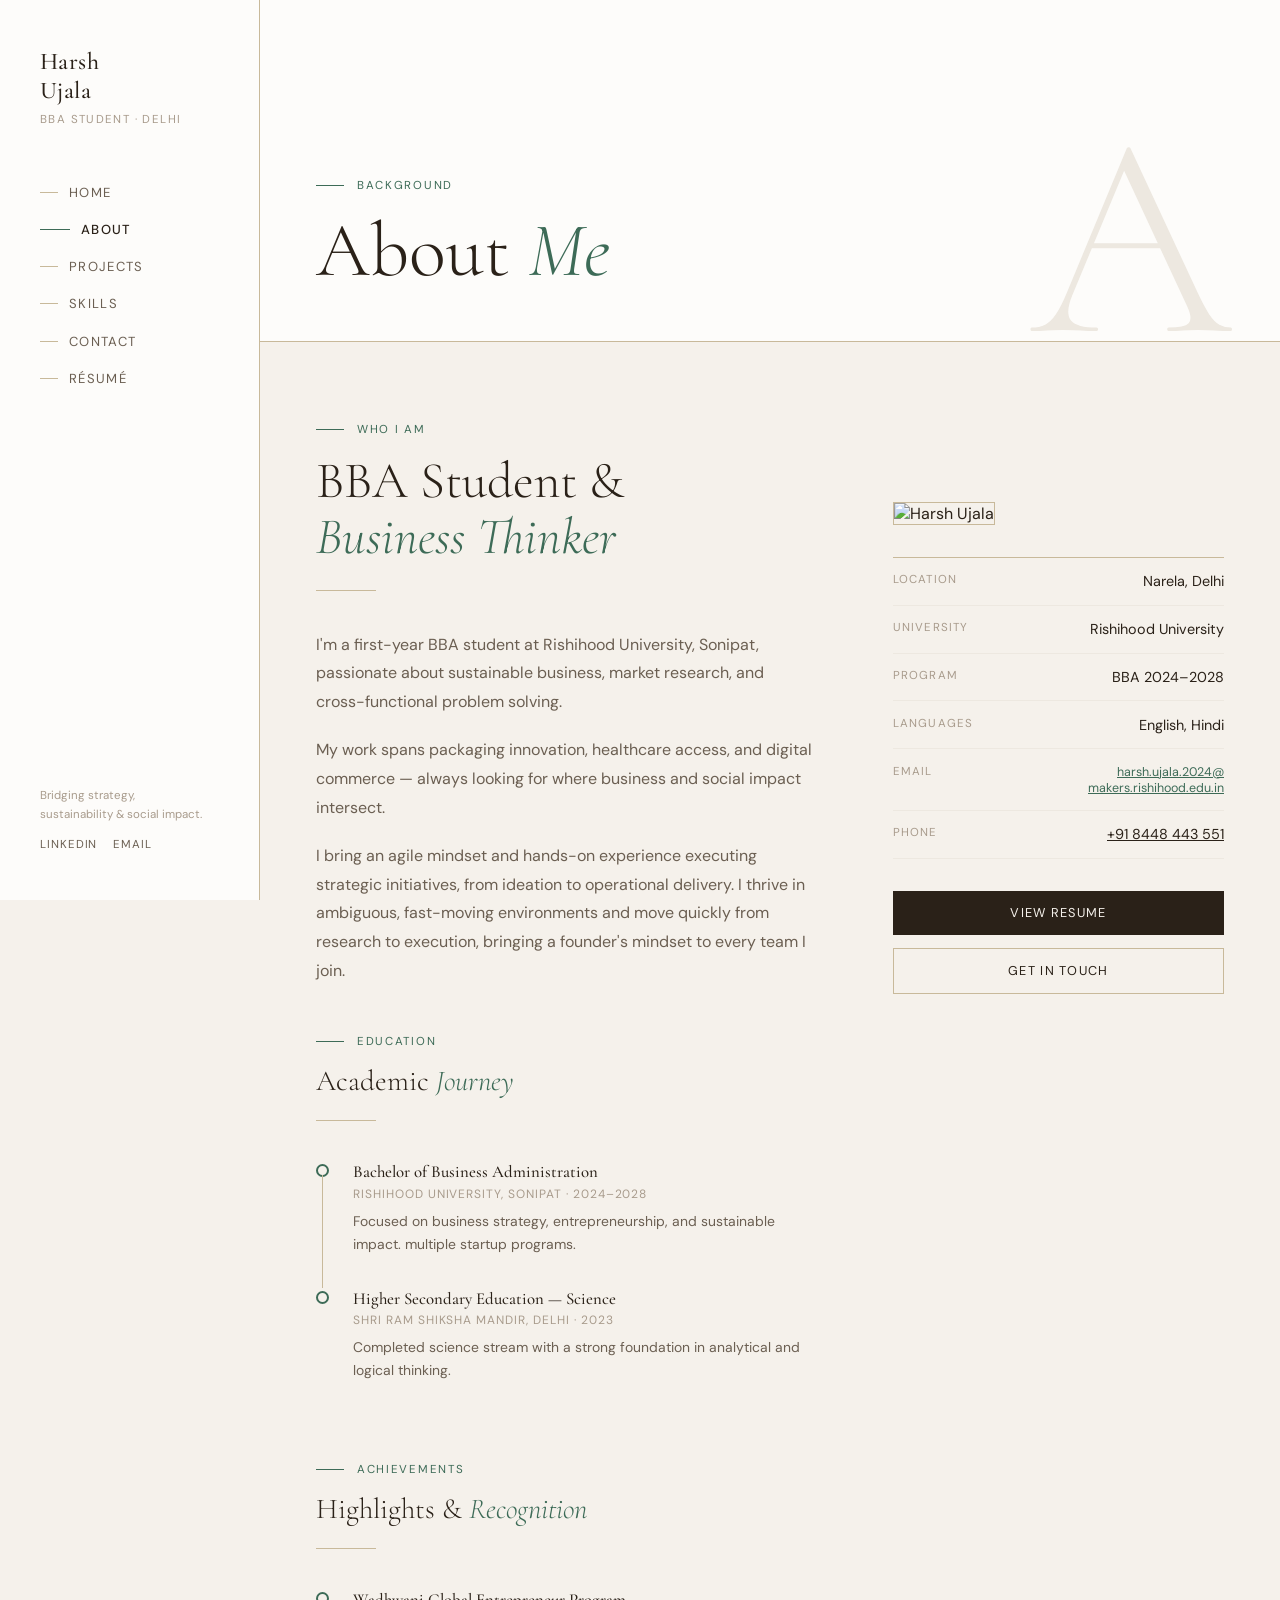
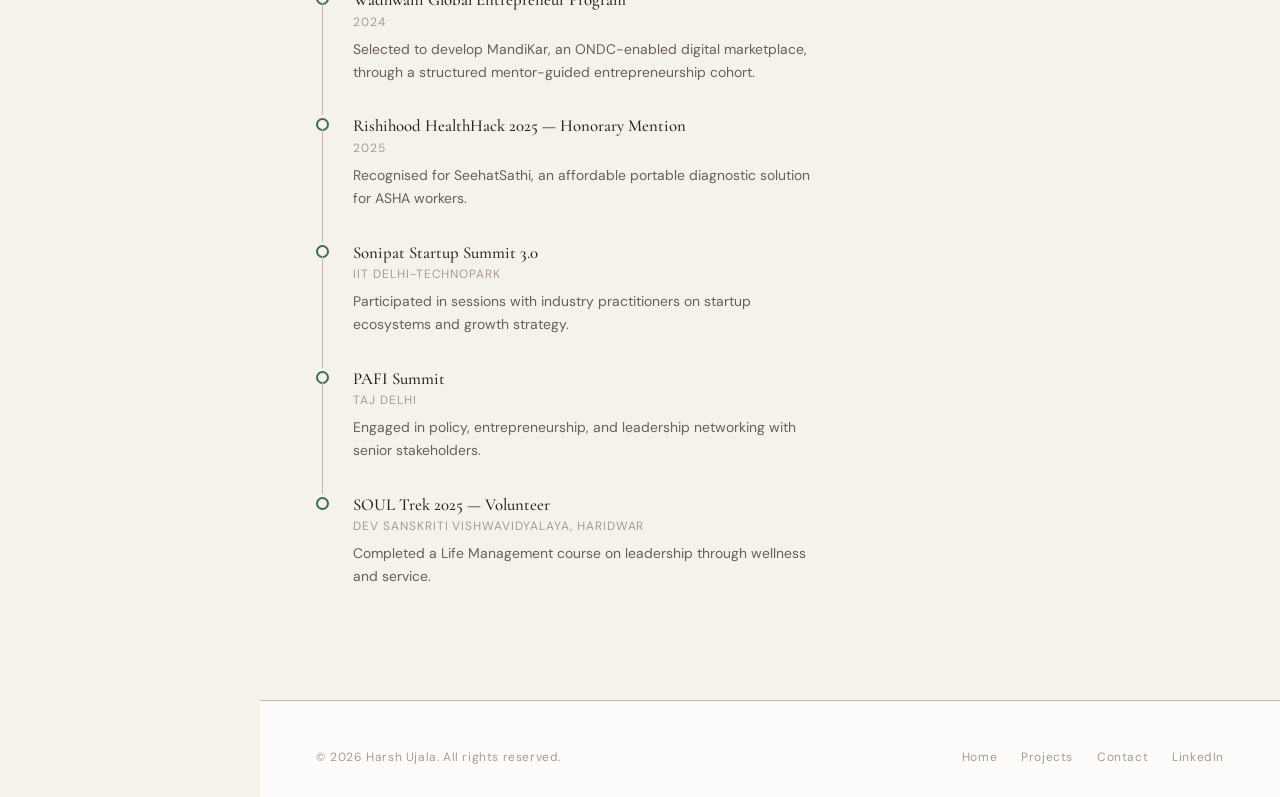
==== commit 400ad204: "Add files via upload" ====
--- a/about.html
+++ b/about.html
@@ -1,153 +1,188 @@
 <!DOCTYPE html>
 <html lang="en">
 <head>
-    <meta charset="UTF-8">
-    <meta name="viewport" content="width=device-width, initial-scale=1.0">
-    <title>About — Harsh Ujala</title>
-    <link rel="stylesheet" href="style.css">
+  <meta charset="UTF-8">
+  <meta name="viewport" content="width=device-width, initial-scale=1.0">
+  <title>About — Harsh Ujala</title>
+  <link rel="stylesheet" href="style.css">
 </head>
 <body>
 
-    <header class="site-header">
-        <div class="header-inner">
-            <a href="index.html" class="brand">Harsh Ujala</a>
-            <nav class="nav">
-                <a href="about.html" class="active">About</a>
-                <a href="projects.html">Projects</a>
-                <a href="skills.html">Skills</a>
-                <a href="contact.html">Contact</a>
-                <a href="resume.html">Resume</a>
-            </nav>
-        </div>
-    </header>
+  <aside class="sidebar">
+    <a href="index.html" class="sidebar-brand">Harsh<br>Ujala</a>
+    <p class="sidebar-tagline">BBA Student · Delhi</p>
+    <nav class="sidebar-nav">
+      <a href="index.html">Home</a>
+      <a href="about.html" class="active">About</a>
+      <a href="projects.html">Projects</a>
+      <a href="skills.html">Skills</a>
+      <a href="contact.html">Contact</a>
+      <a href="resume.html">Résumé</a>
+    </nav>
+    <div class="sidebar-bottom">
+      <p>Bridging strategy,<br>sustainability &amp; social impact.</p>
+      <div class="sidebar-socials">
+        <a href="https://linkedin.com/in/harsh-ujala-b54bb031b" target="_blank">LinkedIn</a>
+        <a href="mailto:harsh.ujala.2024@makers.rishihood.edu.in">Email</a>
+      </div>
+    </div>
+  </aside>
 
-    <div class="page-banner">
-        <div class="container">
-            <span class="eyebrow">Background</span>
-            <h1>About Me</h1>
-        </div>
+  <button class="hamburger" id="hamburger" aria-label="Toggle menu">
+    <span></span><span></span><span></span>
+  </button>
+
+  <div class="page-wrap">
+
+    <div class="page-banner" data-letter="A">
+      <div class="banner-content">
+        <span class="section-eyebrow">Background</span>
+        <h1 class="section-title" style="font-size: clamp(3rem,6vw,5rem); margin-bottom:0;">About <em>Me</em></h1>
+      </div>
     </div>
 
-    <main class="main-content">
-        <div class="container">
+    <div class="about-page-grid">
 
-            <!-- Two-column intro -->
-            <div class="about-grid section">
+      <div class="about-page-text fade-up">
+        <span class="section-eyebrow">Who I Am</span>
+        <h2 class="section-title">BBA Student &amp;<br><em>Business Thinker</em></h2>
+        <div class="rule"></div>
 
-                <div class="about-main">
-                    <span class="eyebrow">Who I Am</span>
-                    <h2>BBA Student &amp; Business Thinker</h2>
-                    <span class="rule"></span>
-                    <p>
-                        I'm a first-year BBA student at Rishihood University, Sonipat,
-                        passionate about sustainable business, market research, and
-                        cross-functional problem solving.
-                    </p>
-                    <p>
-                        My work spans packaging innovation, healthcare access, and digital
-                        commerce — always looking for where business and social impact intersect.
-                    </p>
-                    <p>
-                        I bring an agile mindset and hands-on experience executing strategic
-                        initiatives, from ideation to operational delivery.
-                    </p>
-                </div>
+        <p>
+          I'm a first-year BBA student at Rishihood University, Sonipat, passionate about sustainable business,
+          market research, and cross-functional problem solving.
+        </p>
+        <p>
+          My work spans packaging innovation, healthcare access, and digital commerce —
+          always looking for where business and social impact intersect.
+        </p>
+        <p>
+          I bring an agile mindset and hands-on experience executing strategic initiatives,
+          from ideation to operational delivery. I thrive in ambiguous, fast-moving environments
+          and move quickly from research to execution, bringing a founder's mindset to every team I join.
+        </p>
 
-                <aside class="about-sidebar">
-                    <div class="info-row">
-                        <span class="info-label">Location</span>
-                        <span class="info-val">Narela, Delhi</span>
-                    </div>
-                    <div class="info-row">
-                        <span class="info-label">University</span>
-                        <span class="info-val">Rishihood University</span>
-                    </div>
-                    <div class="info-row">
-                        <span class="info-label">Program</span>
-                        <span class="info-val">BBA 2024–2028</span>
-                    </div>
-                    <div class="info-row">
-                        <span class="info-label">Languages</span>
-                        <span class="info-val">English, Hindi</span>
-                    </div>
-                    <div class="info-row">
-                        <span class="info-label">Email</span>
-                        <span class="info-val">harsh.ujala.2024@makers<br>.rishihood.edu.in</span>
-                    </div>
-                </aside>
+        <div style="margin-top: 3rem;">
+          <span class="section-eyebrow">Education</span>
+          <h3 class="section-title" style="font-size: 1.8rem; margin-bottom: 0.5rem;">Academic <em>Journey</em></h3>
+          <div class="rule"></div>
 
+          <div class="timeline">
+            <div class="timeline-item">
+              <div class="timeline-dot"></div>
+              <div class="timeline-body">
+                <h4>Bachelor of Business Administration</h4>
+                <span>Rishihood University, Sonipat · 2024–2028</span>
+                <p>Focused on business strategy, entrepreneurship, and sustainable impact. multiple startup programs.</p>
+              </div>
             </div>
 
-            <!-- Education -->
-            <section class="section">
-                <span class="eyebrow">Academic</span>
-                <h2>Education</h2>
-                <span class="rule"></span>
+            <div class="timeline-item">
+              <div class="timeline-dot"></div>
+              <div class="timeline-body">
+                <h4>Higher Secondary Education — Science</h4>
+                <span>Shri Ram Shiksha Mandir, Delhi · 2023</span>
+                <p>Completed science stream with a strong foundation in analytical and logical thinking.</p>
+              </div>
+            </div>
+          </div>
+        </div>
 
-                <div class="edu-item">
-                    <span class="edu-dot"></span>
-                    <div class="edu-body">
-                        <span class="edu-degree">Bachelor of Business Administration (2024–2028)</span>
-                        <span class="edu-school">Rishihood University, Sonipat</span>
-                    </div>
-                </div>
+        <div style="margin-top: 3rem;">
+          <span class="section-eyebrow">Achievements</span>
+          <h3 class="section-title" style="font-size: 1.8rem; margin-bottom: 0.5rem;">Highlights &amp; <em>Recognition</em></h3>
+          <div class="rule"></div>
 
-                <div class="edu-item">
-                    <span class="edu-dot"></span>
-                    <div class="edu-body">
-                        <span class="edu-degree">Higher Secondary Education — Science</span>
-                        <span class="edu-school">Shri Ram Shiksha Mandir</span>
-                    </div>
-                </div>
-            </section>
+          <div class="timeline">
+            <div class="timeline-item">
+              <div class="timeline-dot"></div>
+              <div class="timeline-body">
+                <h4>Wadhwani Global Entrepreneur Program</h4>
+                <span>2024</span>
+                <p>Selected to develop MandiKar, an ONDC-enabled digital marketplace, through a structured mentor-guided entrepreneurship cohort.</p>
+              </div>
+            </div>
+            <div class="timeline-item">
+              <div class="timeline-dot"></div>
+              <div class="timeline-body">
+                <h4>Rishihood HealthHack 2025 — Honorary Mention</h4>
+                <span>2025</span>
+                <p>Recognised for SeehatSathi, an affordable portable diagnostic solution for ASHA workers.</p>
+              </div>
+            </div>
+            <div class="timeline-item">
+              <div class="timeline-dot"></div>
+              <div class="timeline-body">
+                <h4>Sonipat Startup Summit 3.0</h4>
+                <span>IIT Delhi-Technopark</span>
+                <p>Participated in sessions with industry practitioners on startup ecosystems and growth strategy.</p>
+              </div>
+            </div>
+            <div class="timeline-item">
+              <div class="timeline-dot"></div>
+              <div class="timeline-body">
+                <h4>PAFI Summit</h4>
+                <span>Taj Delhi</span>
+                <p>Engaged in policy, entrepreneurship, and leadership networking with senior stakeholders.</p>
+              </div>
+            </div>
+            <div class="timeline-item">
+              <div class="timeline-dot"></div>
+              <div class="timeline-body">
+                <h4>SOUL Trek 2025 — Volunteer</h4>
+                <span>Dev Sanskriti Vishwavidyalaya, Haridwar</span>
+                <p>Completed a Life Management course on leadership through wellness and service.</p>
+              </div>
+            </div>
+          </div>
+        </div>
+      </div>
 
+      <!-- RIGHT SIDEBAR -->
+      <aside class="fade-up" style="padding-top: 5rem;">
+        <img src="Profile.png" alt="Harsh Ujala"
+             style="width:100%; object-fit:cover; margin-bottom: 2rem; border: 1px solid var(--sand);">
+
+        <div class="info-list">
+          <div class="info-item"><span class="info-lbl">Location</span><span class="info-val">Narela, Delhi</span></div>
+          <div class="info-item"><span class="info-lbl">University</span><span class="info-val">Rishihood University</span></div>
+          <div class="info-item"><span class="info-lbl">Program</span><span class="info-val">BBA 2024–2028</span></div>
+          <div class="info-item"><span class="info-lbl">Languages</span><span class="info-val">English, Hindi</span></div>
+          <div class="info-item">
+            <span class="info-lbl">Email</span>
+            <span class="info-val" style="font-size:0.78rem;">
+              <a href="mailto:harsh.ujala.2024@makers.rishihood.edu.in" style="color:var(--accent);">
+                harsh.ujala.2024@<br>makers.rishihood.edu.in
+              </a>
+            </span>
+          </div>
+          <div class="info-item">
+            <span class="info-lbl">Phone</span>
+            <span class="info-val"><a href="tel:+918448443551" style="color:var(--ink);">+91 8448 443 551</a></span>
+          </div>
         </div>
-    </main>
 
-    <a href="#" class="back-to-top">↑</a>
+        <div style="margin-top:2rem; display:flex; flex-direction:column; gap:0.8rem;">
+          <a href="resume.html" class="btn-primary" style="text-align:center;">View Resume</a>
+          <a href="contact.html" class="btn-outline" style="text-align:center;">Get in Touch</a>
+        </div>
+      </aside>
+
+    </div>
 
     <footer class="site-footer">
-        <div class="container">
-            <div class="footer-container">
-                <div class="footer-col brand-col">
-                    <a href="index.html" class="footer-brand">Harsh Ujala</a>
-                    <p>BBA Student & Business Thinker bridging the gap between strategy, sustainability, and social impact.</p>
-                </div>
-
-                <div class="footer-col links-col">
-                    <h4>Quick Links</h4>
-                    <ul>
-                        <li><a href="index.html">Home</a></li>
-                        <li><a href="about.html">About</a></li>
-                        <li><a href="skills.html">Skills</a></li>
-                        <li><a href="projects.html">Projects</a></li>
-                    </ul>
-                </div>
-
-                <div class="footer-col contact-col">
-                    <h4>Contact</h4>
-                    <ul>
-                        <li><a href="mailto:harsh.ujala.2024@makers.rishihood.edu.in">Email Me</a></li>
-                        <li><a href="tel:+918448443551">+91 8448 443 551</a></li>
-                        <li>Narela, Delhi</li>
-                    </ul>
-                </div>
-
-                <div class="footer-col social-col">
-                    <h4>Connect</h4>
-                    <ul>
-                        <li><a href="https://linkedin.com/in/harsh-ujala-b54bb031b" target="_blank">LinkedIn</a></li>
-                        <li><a href="https://github.com/" target="_blank">GitHub</a></li>
-                    </ul>
-                </div>
-            </div>
-
-            <div class="footer-bottom">
-                <span>&copy; 2026 Harsh Ujala. All rights reserved.</span>
-                <span>Designed & Developed for Web Dev Capstone</span>
-            </div>
-        </div>
+      <span class="footer-copy">&copy; <span class="footer-year"></span> Harsh Ujala. All rights reserved.</span>
+      <div class="footer-links">
+        <a href="index.html">Home</a>
+        <a href="projects.html">Projects</a>
+        <a href="contact.html">Contact</a>
+        <a href="https://linkedin.com/in/harsh-ujala-b54bb031b" target="_blank">LinkedIn</a>
+      </div>
     </footer>
 
+  </div>
+
+  <a href="#" class="back-top" aria-label="Back to top">↑</a>
+  <script src="script.js"></script>
 </body>
 </html>
--- a/style.css
+++ b/style.css
@@ -1,456 +1,1136 @@
-@import url('https://fonts.googleapis.com/css2?family=Inter:wght@300;400;500;600;700&display=swap');
-
-* {
-    margin: 0;
-    padding: 0;
-    box-sizing: border-box;         
-}
+@import url('https://fonts.googleapis.com/css2?family=Cormorant+Garamond:ital,wght@0,300;0,400;0,500;0,600;1,300;1,400&family=DM+Sans:wght@300;400;500&display=swap');
+
+/* ─── RESET & TOKENS ─────────────────────────────────────────── */
+*, *::before, *::after { margin: 0; padding: 0; box-sizing: border-box; }
 
 :root {
-    --bg-color: #ffffff;
-    --bg-alt: #f4f6fa;
-    --primary-blue: #0022ee;
-    --text-dark: #111111;
-    --text-mid: #444444;
-    --text-light: #777777;
-    --border-color: #e5e5e5;
-    
-    --f-body: 'Inter', 'Helvetica Neue', Arial, sans-serif;
-
-    --ease: 0.3s ease;
-}
-
-html {
-    font-size: 16px;                 
-    scroll-behavior: smooth;
-}
+  --cream:   #f5f1eb;
+  --warm:    #ede8e0;
+  --sand:    #c8b99a;
+  --brown:   #7a6650;
+  --ink:     #2a2118;
+  --mid:     #6b5f52;
+  --light:   #a89b8c;
+  --accent:  #3d6b57;   /* muted forest green */
+  --white:   #fdfcfa;
+
+  --serif:  'Cormorant Garamond', Georgia, serif;
+  --sans:   'DM Sans', system-ui, sans-serif;
+
+  --nav-w:  260px;
+  --ease:   0.35s cubic-bezier(.4,0,.2,1);
+}
+
+html { font-size: 16px; scroll-behavior: smooth; }
 
 body {
-    font-family: var(--f-body);      
-    font-size: 1rem;             
-    color: var(--text-dark);               
-    background-color: var(--bg-color);   
-    line-height: 1.6;
-    min-height: 100vh;               
-}
-
-h1, h2, h3, h4 {
-    font-family: var(--f-body);      
-    color: var(--primary-blue);
-    line-height: 1.2;
-    font-weight: 400;
-}
-
-h1 {
-    font-size: 3.5rem;                 
-    letter-spacing: -0.02em;       
-}
-
-h2 {
-    font-size: 2.2rem;
-    margin-bottom: 1rem;        
-}
-
-h3 {
-    font-size: 1.25rem;
-    font-weight: 500;
-    margin-bottom: 0.5rem;          
-}
-
-h4 {
-    font-size: 0.9rem;
-    font-weight: 500;
-    color: var(--primary-blue);
-}
-
-p {
-    color: var(--text-mid);
-    line-height: 1.7;
-    margin-bottom: 1rem;         
-}
-
-a {
-    color: var(--primary-blue);
-    text-decoration: none;           
-    transition: color var(--ease);
-}
-
-a:hover {
-    color: var(--text-dark);               
-}
-
-ul {
-    list-style: none;
-}
-
-strong {
-    font-weight: 600;
-    color: var(--text-dark);
-}
-
-img {
-    display: block;                
-    max-width: 100%;
-    height: auto;
-}
-
-.container {
-    width: 90%;                      
-    max-width: 1200px;               
-    margin: 0 auto;
-    padding: 0 2rem;              
-}
-
-/* HEADER */
-.site-header {
-    width: 100%;
-    background-color: var(--bg-color);  
-    border-bottom: 2px solid #22a356; /* Adding a green accent line as seen in one of the images */
-    padding: 1.5rem 0;
-}
-
-.header-inner {
-    display: flex;                   
-    flex-direction: row;
-    justify-content: space-between;  
-    align-items: flex-start;             
-    width: 90%;
-    max-width: 1200px;
-    margin: 0 auto;
-    padding: 0 2rem;                 
-}
-
-.brand {
-    font-size: 1.5rem;
-    font-weight: 600;
-    color: var(--primary-blue);
-    text-decoration: none;
-    letter-spacing: -0.02em;
-}
-
-.brand:hover {
-    color: var(--primary-blue);
-}
-
-.nav {
-    display: flex;                   
-    flex-direction: column;
-    align-items: flex-start;
-    gap: 0.3rem;                    
-}
-
-.nav a {
-    font-size: 0.9rem;
-    font-family: monospace; /* Like the image navigation */
-    color: var(--primary-blue);
-    text-decoration: none;
-    transition: color var(--ease);
-}
-
-.nav a:hover, .nav a.active {
-    color: var(--text-dark);
-}
-
-/* HERO SECTION */
+  font-family: var(--sans);
+  background: var(--cream);
+  color: var(--ink);
+  min-height: 100vh;
+  display: flex;
+}
+
+/* ─── SIDEBAR NAV ─────────────────────────────────────────────── */
+.sidebar {
+  position: fixed;
+  top: 0; left: 0;
+  width: var(--nav-w);
+  height: 100vh;
+  background: var(--white);
+  border-right: 1px solid var(--sand);
+  display: flex;
+  flex-direction: column;
+  padding: 3rem 2.5rem;
+  z-index: 100;
+  overflow-y: auto;
+}
+
+.sidebar-brand {
+  font-family: var(--serif);
+  font-size: 1.5rem;
+  font-weight: 500;
+  color: var(--ink);
+  text-decoration: none;
+  letter-spacing: 0.02em;
+  line-height: 1.2;
+  margin-bottom: 0.4rem;
+}
+
+.sidebar-tagline {
+  font-size: 0.72rem;
+  color: var(--light);
+  letter-spacing: 0.12em;
+  text-transform: uppercase;
+  margin-bottom: 3rem;
+  font-family: var(--sans);
+}
+
+.sidebar-nav {
+  display: flex;
+  flex-direction: column;
+  gap: 0.1rem;
+  flex: 1;
+}
+
+.sidebar-nav a {
+  font-family: var(--sans);
+  font-size: 0.82rem;
+  letter-spacing: 0.1em;
+  text-transform: uppercase;
+  color: var(--mid);
+  text-decoration: none;
+  padding: 0.55rem 0;
+  border-bottom: 1px solid transparent;
+  transition: color var(--ease), border-color var(--ease);
+  display: flex;
+  align-items: center;
+  gap: 0.7rem;
+}
+
+.sidebar-nav a::before {
+  content: '';
+  width: 18px;
+  height: 1px;
+  background: var(--sand);
+  transition: width var(--ease), background var(--ease);
+}
+
+.sidebar-nav a:hover,
+.sidebar-nav a.active {
+  color: var(--ink);
+}
+
+.sidebar-nav a:hover::before,
+.sidebar-nav a.active::before {
+  width: 30px;
+  background: var(--accent);
+}
+
+.sidebar-nav a.active {
+  font-weight: 500;
+}
+
+.sidebar-bottom {
+  margin-top: auto;
+  padding-top: 2rem;
+}
+
+.sidebar-bottom p {
+  font-size: 0.72rem;
+  color: var(--light);
+  line-height: 1.6;
+  margin-bottom: 0.8rem;
+}
+
+.sidebar-socials {
+  display: flex;
+  gap: 1rem;
+}
+
+.sidebar-socials a {
+  font-size: 0.72rem;
+  letter-spacing: 0.08em;
+  text-transform: uppercase;
+  color: var(--mid);
+  text-decoration: none;
+  transition: color var(--ease);
+}
+
+.sidebar-socials a:hover { color: var(--accent); }
+
+/* ─── MOBILE HAMBURGER ────────────────────────────────────────── */
+.hamburger {
+  display: none;
+  position: fixed;
+  top: 1.2rem; right: 1.2rem;
+  z-index: 200;
+  background: var(--white);
+  border: 1px solid var(--sand);
+  border-radius: 4px;
+  padding: 0.5rem 0.7rem;
+  cursor: pointer;
+  flex-direction: column;
+  gap: 4px;
+}
+
+.hamburger span {
+  display: block;
+  width: 22px;
+  height: 1.5px;
+  background: var(--ink);
+  transition: var(--ease);
+}
+
+/* ─── MAIN CONTENT ────────────────────────────────────────────── */
+.page-wrap {
+  margin-left: var(--nav-w);
+  flex: 1;
+  min-height: 100vh;
+}
+
+/* ─── HERO ────────────────────────────────────────────────────── */
 .hero {
-    padding: 5rem 0 3rem 0;
-}
-
-.hero .container {
-    max-width: 1000px;
+  min-height: 100vh;
+  display: grid;
+  grid-template-rows: 1fr auto;
+  padding: 0;
+}
+
+.hero-top {
+  display: grid;
+  grid-template-columns: 1fr 1fr;
+  min-height: calc(100vh - 120px);
+}
+
+.hero-left {
+  display: flex;
+  flex-direction: column;
+  justify-content: flex-end;
+  padding: 4rem 3.5rem 3rem;
+  background: var(--cream);
+}
+
+.hero-eyebrow {
+  font-family: var(--sans);
+  font-size: 0.72rem;
+  letter-spacing: 0.15em;
+  text-transform: uppercase;
+  color: var(--accent);
+  margin-bottom: 1.5rem;
+  display: flex;
+  align-items: center;
+  gap: 0.8rem;
+}
+
+.hero-eyebrow::before {
+  content: '';
+  width: 28px;
+  height: 1px;
+  background: var(--accent);
 }
 
 .hero-title {
-    font-size: 4rem;               
-    font-weight: 400;
-    color: var(--primary-blue);
-    margin-bottom: 3rem;
-    line-height: 1.1;
-}
-
-.hero-image-wrapper {
-    width: 100%;
-    overflow: hidden;
-    background-color: var(--bg-alt);
-    margin-bottom: 4rem;
-}
-
-.hero-image-wrapper img {
-    width: 100%;
-    height: 600px;
-    object-fit: cover;
-    object-position: center;
-}
-
-/* APPROACH / ABOUT SECTION */
-.approach-section {
-    display: flex;
-    gap: 4rem;
-    padding: 4rem 0;
-    align-items: center;
-    border-top: 1px solid var(--border-color);
-}
-
-.approach-image {
-    flex: 1;
-}
-
-.approach-image img {
-    width: 100%;
-    height: auto;
-    object-fit: cover;
-}
-
-.approach-content {
-    flex: 1;
-}
-
-.approach-content h2 {
-    font-size: 2.5rem;
-    color: var(--primary-blue);
-    line-height: 1.2;
-    margin-bottom: 2rem;
-    font-weight: 400;
-}
-
-.approach-content p {
-    font-size: 1rem;
-    color: var(--primary-blue);
-    margin-bottom: 2rem;
-}
-
-/* FEATURED / LOGOS SECTION */
-.featured-section {
-    padding: 6rem 0;
-    text-align: center;
-    border-top: 1px solid var(--border-color);
-}
-
-.featured-title {
-    font-size: 2rem;
-    color: var(--primary-blue);
-    margin-bottom: 3rem;
-    font-weight: 400;
-}
-
-.logos-grid {
-    display: flex;
-    justify-content: space-between;
-    align-items: center;
-    gap: 2rem;
-    flex-wrap: wrap;
-}
-
-.logo-item {
-    flex: 1;
-    min-width: 200px;
-    height: 150px;
-    background-color: var(--bg-alt);
-    display: flex;
-    align-items: center;
-    justify-content: center;
-    font-weight: 700;
-    color: var(--primary-blue);
-    font-size: 1.2rem;
-    border-radius: 8px;
-}
-
-/* PROGRAMS / PROJECTS SECTION */
-.programs-section {
-    padding: 6rem 0;
-    text-align: center;
-    border-top: 1px solid var(--border-color);
-}
-
-.programs-title {
-    font-size: 2.5rem;
-    color: var(--primary-blue);
-    margin-bottom: 1rem;
-}
-
-.programs-subtitle {
-    color: var(--primary-blue);
-    margin-bottom: 4rem;
-    max-width: 600px;
-    margin-left: auto;
-    margin-right: auto;
-}
-
-.program-list {
-    text-align: left;
-    max-width: 900px;
-    margin: 0 auto;
-}
-
-.program-item {
-    display: flex;
-    align-items: center;
-    justify-content: space-between;
-    padding: 2rem 0;
-    border-bottom: 1px solid var(--border-color);
-}
-
-.program-item:first-child {
-    border-top: 1px solid var(--border-color);
-}
-
-.program-icon {
-    width: 80px;
-    height: 80px;
-    background-color: var(--primary-blue);
-    border-radius: 12px;
-    opacity: 0.8;
-}
-
-.program-icon-1 { background-color: #a8b2c1; }
-.program-icon-2 { background-color: #f78d3f; }
-.program-icon-3 { background-color: #8dbbf8; }
-.program-icon-4 { background-color: #e5b3f2; }
-
-.program-info {
-    flex: 1;
-    padding: 0 2rem;
-}
-
-.program-info h3 {
-    font-size: 1.5rem;
-    color: var(--primary-blue);
-    margin-bottom: 0;
-}
-
-.program-meta {
-    text-align: left;
-    min-width: 150px;
-    font-family: monospace;
-    color: var(--primary-blue);
-    font-size: 0.9rem;
-    line-height: 1.8;
-}
-
-.btn-book {
-    background-color: var(--primary-blue);
-    color: white;
-    padding: 0.8rem 2rem;
-    border: none;
-    border-radius: 4px;
-    font-size: 0.9rem;
-    cursor: pointer;
-    font-family: monospace;
-    transition: background-color var(--ease);
-}
-
-.btn-book:hover {
-    background-color: var(--text-dark);
-    color: white;
-}
-
-/* FOOTER */
+  font-family: var(--serif);
+  font-size: clamp(3.5rem, 6vw, 5.5rem);
+  font-weight: 300;
+  color: var(--ink);
+  line-height: 1.05;
+  letter-spacing: -0.01em;
+  margin-bottom: 2rem;
+}
+
+.hero-title em {
+  font-style: italic;
+  color: var(--accent);
+}
+
+.hero-subtitle {
+  font-size: 0.9rem;
+  color: var(--mid);
+  line-height: 1.7;
+  max-width: 380px;
+  margin-bottom: 2.5rem;
+}
+
+.hero-ctas {
+  display: flex;
+  gap: 1rem;
+  flex-wrap: wrap;
+}
+
+.btn-primary {
+  background: var(--ink);
+  color: var(--cream);
+  padding: 0.85rem 2rem;
+  font-family: var(--sans);
+  font-size: 0.8rem;
+  letter-spacing: 0.1em;
+  text-transform: uppercase;
+  text-decoration: none;
+  border: none;
+  cursor: pointer;
+  transition: background var(--ease), color var(--ease);
+}
+
+.btn-primary:hover {
+  background: var(--accent);
+}
+
+.btn-outline {
+  background: transparent;
+  color: var(--ink);
+  padding: 0.85rem 2rem;
+  font-family: var(--sans);
+  font-size: 0.8rem;
+  letter-spacing: 0.1em;
+  text-transform: uppercase;
+  text-decoration: none;
+  border: 1px solid var(--sand);
+  cursor: pointer;
+  transition: border-color var(--ease), background var(--ease);
+}
+
+.btn-outline:hover {
+  border-color: var(--ink);
+  background: var(--warm);
+}
+
+.hero-right {
+  position: relative;
+  background: var(--warm);
+  overflow: hidden;
+}
+
+.hero-right img {
+  width: 100%;
+  height: 100%;
+  object-fit: cover;
+  object-position: center top;
+  display: block;
+}
+
+.hero-right-overlay {
+  position: absolute;
+  bottom: 2rem;
+  left: 2rem;
+  right: 2rem;
+  background: rgba(245,241,235,0.85);
+  backdrop-filter: blur(4px);
+  padding: 1.2rem 1.5rem;
+  border-left: 3px solid var(--accent);
+}
+
+.hero-right-overlay p {
+  font-family: var(--serif);
+  font-size: 1rem;
+  font-style: italic;
+  color: var(--ink);
+  line-height: 1.5;
+}
+
+.hero-bottom {
+  display: flex;
+  border-top: 1px solid var(--sand);
+}
+
+.hero-stat {
+  flex: 1;
+  padding: 1.8rem 2.5rem;
+  border-right: 1px solid var(--sand);
+}
+
+.hero-stat:last-child { border-right: none; }
+
+.hero-stat-num {
+  font-family: var(--serif);
+  font-size: 2.2rem;
+  color: var(--ink);
+  display: block;
+  line-height: 1;
+  margin-bottom: 0.3rem;
+}
+
+.hero-stat-label {
+  font-size: 0.72rem;
+  letter-spacing: 0.1em;
+  text-transform: uppercase;
+  color: var(--light);
+}
+
+/* ─── SECTION SHARED ──────────────────────────────────────────── */
+section {
+  padding: 6rem 3.5rem;
+  border-top: 1px solid var(--sand);
+}
+
+.section-eyebrow {
+  font-family: var(--sans);
+  font-size: 0.72rem;
+  letter-spacing: 0.15em;
+  text-transform: uppercase;
+  color: var(--accent);
+  margin-bottom: 1rem;
+  display: flex;
+  align-items: center;
+  gap: 0.8rem;
+}
+
+.section-eyebrow::before {
+  content: '';
+  width: 28px;
+  height: 1px;
+  background: var(--accent);
+}
+
+.section-title {
+  font-family: var(--serif);
+  font-size: clamp(2.2rem, 4vw, 3.5rem);
+  font-weight: 300;
+  color: var(--ink);
+  line-height: 1.1;
+  margin-bottom: 1rem;
+}
+
+.section-title em {
+  font-style: italic;
+  color: var(--accent);
+}
+
+.rule {
+  width: 60px;
+  height: 1px;
+  background: var(--sand);
+  margin: 1.5rem 0 2.5rem;
+}
+
+/* ─── ABOUT SECTION (index) ───────────────────────────────────── */
+.about-strip {
+  display: grid;
+  grid-template-columns: 1fr 1fr;
+  gap: 5rem;
+  align-items: start;
+  padding: 6rem 3.5rem;
+  border-top: 1px solid var(--sand);
+}
+
+.about-strip-text p {
+  font-size: 1rem;
+  color: var(--mid);
+  line-height: 1.8;
+  margin-bottom: 1.2rem;
+}
+
+.about-strip-aside {
+  padding-top: 4rem;
+}
+
+.info-list {
+  border-top: 1px solid var(--sand);
+}
+
+.info-item {
+  display: flex;
+  justify-content: space-between;
+  padding: 0.9rem 0;
+  border-bottom: 1px solid var(--warm);
+  gap: 1rem;
+}
+
+.info-lbl {
+  font-size: 0.72rem;
+  letter-spacing: 0.1em;
+  text-transform: uppercase;
+  color: var(--light);
+  flex-shrink: 0;
+}
+
+.info-val {
+  font-size: 0.9rem;
+  color: var(--ink);
+  text-align: right;
+}
+
+/* ─── PROJECTS STRIP (index) ──────────────────────────────────── */
+.projects-strip {
+  padding: 6rem 3.5rem;
+  border-top: 1px solid var(--sand);
+  background: var(--white);
+}
+
+.projects-grid {
+  display: grid;
+  grid-template-columns: 1fr 1fr;
+  gap: 2px;
+  margin-top: 3rem;
+}
+
+.proj-card {
+  background: var(--warm);
+  padding: 2.5rem;
+  cursor: pointer;
+  transition: background var(--ease);
+  text-decoration: none;
+  display: block;
+}
+
+.proj-card:hover { background: var(--sand); }
+
+.proj-card-tag {
+  font-size: 0.68rem;
+  letter-spacing: 0.12em;
+  text-transform: uppercase;
+  color: var(--accent);
+  margin-bottom: 0.8rem;
+  display: block;
+}
+
+.proj-card-title {
+  font-family: var(--serif);
+  font-size: 1.6rem;
+  font-weight: 400;
+  color: var(--ink);
+  margin-bottom: 0.8rem;
+  line-height: 1.2;
+}
+
+.proj-card-desc {
+  font-size: 0.85rem;
+  color: var(--mid);
+  line-height: 1.7;
+}
+
+.proj-card-arrow {
+  margin-top: 1.5rem;
+  font-size: 0.8rem;
+  color: var(--ink);
+  letter-spacing: 0.05em;
+}
+
+/* ─── SKILLS SECTION (index) ──────────────────────────────────── */
+.skills-strip {
+  padding: 6rem 3.5rem;
+  border-top: 1px solid var(--sand);
+}
+
+.skills-cols {
+  display: grid;
+  grid-template-columns: repeat(3, 1fr);
+  gap: 3rem;
+  margin-top: 3rem;
+}
+
+.skill-col-title {
+  font-family: var(--serif);
+  font-size: 1.1rem;
+  font-weight: 500;
+  color: var(--ink);
+  margin-bottom: 1.2rem;
+  padding-bottom: 0.6rem;
+  border-bottom: 1px solid var(--sand);
+}
+
+.skill-item {
+  font-size: 0.85rem;
+  color: var(--mid);
+  padding: 0.45rem 0;
+  border-bottom: 1px solid var(--warm);
+  display: flex;
+  align-items: center;
+  gap: 0.6rem;
+}
+
+.skill-item::before {
+  content: '—';
+  color: var(--sand);
+  font-size: 0.7rem;
+}
+
+/* ─── PAGE BANNER ─────────────────────────────────────────────── */
+.page-banner {
+  min-height: 38vh;
+  display: flex;
+  align-items: flex-end;
+  padding: 4rem 3.5rem 3rem;
+  background: var(--white);
+  border-bottom: 1px solid var(--sand);
+  position: relative;
+  overflow: hidden;
+}
+
+.page-banner::before {
+  content: attr(data-letter);
+  position: absolute;
+  right: 3rem;
+  bottom: -0.15em;
+  font-family: var(--serif);
+  font-size: 18rem;
+  font-weight: 300;
+  color: var(--warm);
+  line-height: 1;
+  pointer-events: none;
+  user-select: none;
+}
+
+.banner-content { position: relative; z-index: 1; }
+
+/* ─── ABOUT PAGE ──────────────────────────────────────────────── */
+.about-page-grid {
+  display: grid;
+  grid-template-columns: 1.2fr 0.8fr;
+  gap: 5rem;
+  padding: 5rem 3.5rem;
+}
+
+.about-page-text p {
+  font-size: 1rem;
+  color: var(--mid);
+  line-height: 1.8;
+  margin-bottom: 1.2rem;
+}
+
+.timeline {
+  margin-top: 2rem;
+}
+
+.timeline-item {
+  display: flex;
+  gap: 1.5rem;
+  padding-bottom: 2rem;
+  position: relative;
+}
+
+.timeline-item::before {
+  content: '';
+  position: absolute;
+  left: 6px;
+  top: 14px;
+  bottom: 0;
+  width: 1px;
+  background: var(--sand);
+}
+
+.timeline-item:last-child::before { display: none; }
+
+.timeline-dot {
+  width: 13px;
+  height: 13px;
+  border-radius: 50%;
+  background: var(--cream);
+  border: 2px solid var(--accent);
+  flex-shrink: 0;
+  margin-top: 3px;
+}
+
+.timeline-body h4 {
+  font-family: var(--serif);
+  font-size: 1.05rem;
+  font-weight: 500;
+  color: var(--ink);
+  margin-bottom: 0.2rem;
+}
+
+.timeline-body span {
+  font-size: 0.75rem;
+  letter-spacing: 0.08em;
+  color: var(--light);
+  text-transform: uppercase;
+  display: block;
+  margin-bottom: 0.5rem;
+}
+
+.timeline-body p {
+  font-size: 0.87rem;
+  color: var(--mid);
+  line-height: 1.65;
+  margin: 0;
+}
+
+/* ─── PROJECTS PAGE ───────────────────────────────────────────── */
+.proj-list {
+  padding: 4rem 3.5rem;
+}
+
+.proj-row {
+  display: grid;
+  grid-template-columns: 200px 1fr auto;
+  gap: 3rem;
+  align-items: start;
+  padding: 3rem 0;
+  border-bottom: 1px solid var(--sand);
+  text-decoration: none;
+  color: inherit;
+  transition: background var(--ease);
+}
+
+.proj-row:first-child { border-top: 1px solid var(--sand); }
+
+.proj-row-num {
+  font-family: var(--serif);
+  font-size: 3.5rem;
+  font-weight: 300;
+  color: var(--warm);
+  line-height: 1;
+}
+
+.proj-row-meta {
+  flex: 1;
+}
+
+.proj-row-tag {
+  font-size: 0.7rem;
+  letter-spacing: 0.12em;
+  text-transform: uppercase;
+  color: var(--accent);
+  margin-bottom: 0.6rem;
+  display: block;
+}
+
+.proj-row-title {
+  font-family: var(--serif);
+  font-size: 1.8rem;
+  font-weight: 400;
+  color: var(--ink);
+  margin-bottom: 0.8rem;
+  transition: color var(--ease);
+}
+
+.proj-row:hover .proj-row-title { color: var(--accent); }
+
+.proj-row-desc {
+  font-size: 0.87rem;
+  color: var(--mid);
+  line-height: 1.7;
+  max-width: 520px;
+  margin-bottom: 1rem;
+}
+
+.tags {
+  display: flex;
+  flex-wrap: wrap;
+  gap: 0.5rem;
+}
+
+.tag {
+  font-size: 0.68rem;
+  letter-spacing: 0.08em;
+  text-transform: uppercase;
+  color: var(--brown);
+  background: var(--warm);
+  padding: 0.3rem 0.7rem;
+  border: 1px solid var(--sand);
+}
+
+.tag-accent {
+  background: var(--ink);
+  color: var(--cream);
+  border-color: var(--ink);
+}
+
+.proj-row-arrow {
+  align-self: center;
+  font-size: 1.5rem;
+  color: var(--sand);
+  transition: color var(--ease), transform var(--ease);
+}
+
+.proj-row:hover .proj-row-arrow {
+  color: var(--accent);
+  transform: translateX(4px);
+}
+
+/* ─── SKILLS PAGE ─────────────────────────────────────────────── */
+.skills-page {
+  padding: 4rem 3.5rem;
+}
+
+.skills-group {
+  margin-bottom: 4rem;
+}
+
+.skills-group-title {
+  font-family: var(--serif);
+  font-size: 1.4rem;
+  font-weight: 400;
+  color: var(--ink);
+  margin-bottom: 1.5rem;
+  padding-bottom: 0.8rem;
+  border-bottom: 1px solid var(--sand);
+  display: flex;
+  justify-content: space-between;
+  align-items: baseline;
+}
+
+.skills-group-title span {
+  font-family: var(--sans);
+  font-size: 0.68rem;
+  letter-spacing: 0.1em;
+  text-transform: uppercase;
+  color: var(--light);
+}
+
+.skills-pills {
+  display: flex;
+  flex-wrap: wrap;
+  gap: 0.7rem;
+}
+
+.skill-pill {
+  font-size: 0.82rem;
+  color: var(--ink);
+  background: var(--white);
+  border: 1px solid var(--sand);
+  padding: 0.55rem 1.1rem;
+  transition: background var(--ease), border-color var(--ease);
+  cursor: default;
+}
+
+.skill-pill:hover {
+  background: var(--ink);
+  color: var(--cream);
+  border-color: var(--ink);
+}
+
+.certs-list {
+  display: grid;
+  grid-template-columns: 1fr 1fr;
+  gap: 1px;
+  margin-top: 1.5rem;
+}
+
+.cert-item {
+  background: var(--white);
+  padding: 1.2rem 1.5rem;
+  border: 1px solid var(--warm);
+  display: flex;
+  align-items: center;
+  gap: 1rem;
+}
+
+.cert-dot {
+  width: 8px;
+  height: 8px;
+  border-radius: 50%;
+  background: var(--accent);
+  flex-shrink: 0;
+}
+
+.cert-item span {
+  font-size: 0.83rem;
+  color: var(--mid);
+  line-height: 1.4;
+}
+
+/* ─── CONTACT PAGE ────────────────────────────────────────────── */
+.contact-page {
+  display: grid;
+  grid-template-columns: 1fr 1.2fr;
+  min-height: calc(100vh - 38vh);
+}
+
+.contact-left-panel {
+  background: var(--ink);
+  padding: 5rem 3rem;
+  display: flex;
+  flex-direction: column;
+}
+
+.contact-left-panel .section-eyebrow { color: var(--sand); }
+.contact-left-panel .section-eyebrow::before { background: var(--sand); }
+
+.contact-left-panel .section-title { color: var(--cream); }
+.contact-left-panel .rule { background: var(--brown); }
+
+.contact-info-block {
+  margin-top: 2rem;
+  flex: 1;
+}
+
+.contact-info-row {
+  padding: 1rem 0;
+  border-bottom: 1px solid rgba(255,255,255,0.1);
+  display: flex;
+  flex-direction: column;
+  gap: 0.2rem;
+}
+
+.contact-info-lbl {
+  font-size: 0.68rem;
+  letter-spacing: 0.12em;
+  text-transform: uppercase;
+  color: var(--light);
+}
+
+.contact-info-val {
+  font-size: 0.92rem;
+  color: var(--cream);
+}
+
+.contact-info-val a {
+  color: var(--cream);
+  text-decoration: none;
+  transition: color var(--ease);
+}
+
+.contact-info-val a:hover { color: var(--sand); }
+
+.linkedin-pill {
+  margin-top: 2.5rem;
+  display: inline-flex;
+  align-items: center;
+  gap: 0.6rem;
+  background: var(--accent);
+  color: var(--white);
+  padding: 0.8rem 1.5rem;
+  font-size: 0.78rem;
+  letter-spacing: 0.08em;
+  text-transform: uppercase;
+  text-decoration: none;
+  transition: background var(--ease);
+  width: fit-content;
+}
+
+.linkedin-pill:hover { background: var(--brown); }
+
+.contact-right-panel {
+  padding: 5rem 3.5rem;
+  background: var(--cream);
+}
+
+/* ─── FORM ────────────────────────────────────────────────────── */
+.form-group {
+  margin-bottom: 1.8rem;
+}
+
+.form-label {
+  font-size: 0.72rem;
+  letter-spacing: 0.1em;
+  text-transform: uppercase;
+  color: var(--mid);
+  display: block;
+  margin-bottom: 0.5rem;
+}
+
+.form-input,
+.form-textarea {
+  width: 100%;
+  background: var(--white);
+  border: 1px solid var(--sand);
+  padding: 0.85rem 1rem;
+  font-family: var(--sans);
+  font-size: 0.92rem;
+  color: var(--ink);
+  outline: none;
+  transition: border-color var(--ease);
+  appearance: none;
+  border-radius: 0;
+}
+
+.form-input:focus,
+.form-textarea:focus {
+  border-color: var(--ink);
+}
+
+.form-textarea {
+  min-height: 140px;
+  resize: vertical;
+}
+
+.form-submit {
+  background: var(--ink);
+  color: var(--cream);
+  border: none;
+  padding: 0.9rem 2.5rem;
+  font-family: var(--sans);
+  font-size: 0.8rem;
+  letter-spacing: 0.1em;
+  text-transform: uppercase;
+  cursor: pointer;
+  transition: background var(--ease);
+}
+
+.form-submit:hover { background: var(--accent); }
+
+.form-success {
+  display: none;
+  background: var(--accent);
+  color: var(--white);
+  padding: 1rem 1.5rem;
+  font-size: 0.85rem;
+  margin-top: 1rem;
+}
+
+/* ─── RESUME PAGE ─────────────────────────────────────────────── */
+.resume-page {
+  padding: 3rem 3.5rem 5rem;
+}
+
+.resume-download-bar {
+  display: flex;
+  justify-content: space-between;
+  align-items: center;
+  padding: 1.2rem 1.5rem;
+  background: var(--white);
+  border: 1px solid var(--sand);
+  margin-bottom: 2rem;
+}
+
+.resume-download-bar p {
+  font-size: 0.85rem;
+  color: var(--mid);
+}
+
+.pdf-viewer {
+  width: 100%;
+  height: 85vh;
+  border: 1px solid var(--sand);
+  background: var(--white);
+}
+
+/* ─── FOOTER ──────────────────────────────────────────────────── */
 .site-footer {
-    padding: 4rem 0 2rem;
-    border-top: 1px solid var(--border-color);
-    background-color: var(--bg-alt);
-}
-
-.footer-container {
-    display: flex;
-    flex-wrap: wrap;
-    gap: 3rem;
-    margin-bottom: 3rem;
-}
-
-.footer-col {
-    flex: 1;
-    min-width: 200px;
-}
-
-.footer-brand {
-    font-size: 1.5rem;
-    font-weight: 600;
-    color: var(--primary-blue);
-    display: block;
-    margin-bottom: 1rem;
-}
-
-.footer-col h4 {
-    margin-bottom: 1.5rem;
-}
-
-.footer-col ul li {
-    margin-bottom: 0.5rem;
-}
-
-.footer-col ul li a {
-    color: var(--text-mid);
-}
-
-.footer-col ul li a:hover {
-    color: var(--primary-blue);
-}
-
-.footer-bottom {
-    text-align: center;
-    padding-top: 2rem;
-    border-top: 1px solid var(--border-color);
-    color: var(--text-light);
-    font-size: 0.85rem;
-    display: flex;
-    justify-content: space-between;
-}
-
-/* RESPONSIVE */
-@media (max-width: 768px) {
-    .approach-section {
-        flex-direction: column;
-    }
-    
-    .program-item {
-        flex-direction: column;
-        align-items: flex-start;
-        gap: 1.5rem;
-    }
-    
-    .program-info {
-        padding: 0;
-    }
-    
-    .program-meta {
-        margin-bottom: 1rem;
-    }
-    
-    .hero-title {
-        font-size: 2.5rem;
-    }
-}
-
-/* Utility classes for other pages */
-.page-banner {
-    padding: 4rem 0 2rem;
-}
-.page-banner h1 {
-    font-size: 3rem;
-}
-.main-content {
-    padding-bottom: 5rem;
-}
-.eyebrow {
-    font-family: monospace;
-    color: var(--primary-blue);
-    text-transform: uppercase;
-    font-size: 0.8rem;
-    display: block;
-    margin-bottom: 0.5rem;
-}
-
-.project-row {
-    border-bottom: 1px solid var(--border-color);
-    padding: 2rem 0;
-}
-.proj-title {
-    font-size: 1.5rem;
-    color: var(--primary-blue);
-    display: block;
-    margin-bottom: 0.5rem;
-}
-.proj-desc {
-    font-size: 1rem;
-}
+  padding: 3rem 3.5rem 2rem;
+  border-top: 1px solid var(--sand);
+  background: var(--white);
+  display: flex;
+  justify-content: space-between;
+  align-items: center;
+  flex-wrap: wrap;
+  gap: 1rem;
+}
+
+.footer-copy {
+  font-size: 0.75rem;
+  color: var(--light);
+  letter-spacing: 0.05em;
+}
+
+.footer-links {
+  display: flex;
+  gap: 1.5rem;
+}
+
+.footer-links a {
+  font-size: 0.75rem;
+  color: var(--light);
+  text-decoration: none;
+  letter-spacing: 0.05em;
+  transition: color var(--ease);
+}
+
+.footer-links a:hover { color: var(--accent); }
+
+/* ─── BACK TO TOP ─────────────────────────────────────────────── */
+.back-top {
+  position: fixed;
+  bottom: 2rem;
+  right: 2rem;
+  width: 44px;
+  height: 44px;
+  background: var(--ink);
+  color: var(--cream);
+  border: none;
+  cursor: pointer;
+  font-size: 1rem;
+  display: flex;
+  align-items: center;
+  justify-content: center;
+  opacity: 0;
+  transform: translateY(10px);
+  transition: opacity var(--ease), transform var(--ease), background var(--ease);
+  z-index: 50;
+  text-decoration: none;
+}
+
+.back-top.visible { opacity: 1; transform: translateY(0); }
+.back-top:hover { background: var(--accent); }
+
+/* ─── ANIMATIONS ──────────────────────────────────────────────── */
+.fade-up {
+  opacity: 0;
+  transform: translateY(24px);
+  transition: opacity 0.6s ease, transform 0.6s ease;
+}
+
+.fade-up.in {
+  opacity: 1;
+  transform: translateY(0);
+}
+
+/* ─── RESPONSIVE ──────────────────────────────────────────────── */
+@media (max-width: 900px) {
+  .sidebar {
+    transform: translateX(-100%);
+    transition: transform var(--ease);
+    z-index: 150;
+  }
+
+  .sidebar.open { transform: translateX(0); }
+
+  .hamburger { display: flex; }
+
+  .page-wrap { margin-left: 0; }
+
+  .hero-top { grid-template-columns: 1fr; }
+  .hero-right { height: 360px; }
+
+  .about-strip,
+  .about-page-grid,
+  .contact-page {
+    grid-template-columns: 1fr;
+  }
+
+  .projects-grid { grid-template-columns: 1fr; }
+  .skills-cols { grid-template-columns: 1fr; }
+  .certs-list { grid-template-columns: 1fr; }
+
+  section { padding: 4rem 1.5rem; }
+  .proj-list { padding: 3rem 1.5rem; }
+  .proj-row { grid-template-columns: 60px 1fr; }
+  .proj-row-arrow { display: none; }
+
+  .page-banner { padding: 3rem 1.5rem 2rem; }
+  .page-banner::before { font-size: 8rem; opacity: 0.5; }
+
+  .contact-left-panel { padding: 3rem 1.5rem; }
+  .contact-right-panel { padding: 3rem 1.5rem; }
+
+  .resume-page { padding: 2rem 1.5rem; }
+  .site-footer { padding: 2rem 1.5rem; flex-direction: column; align-items: flex-start; }
+
+  .about-strip { padding: 4rem 1.5rem; }
+  .projects-strip { padding: 4rem 1.5rem; }
+  .skills-strip { padding: 4rem 1.5rem; }
+}
+
+/* ─── FORM VALIDATION STYLES ──────────────────────────────────── */
+
+/* ID-based selectors (required by project brief) */
+#contact-form {
+  width: 100%;
+}
+
+#form-success {
+  display: none;
+  background: var(--accent);
+  color: var(--white);
+  padding: 1rem 1.5rem;
+  font-size: 0.87rem;
+  margin-top: 1rem;
+  line-height: 1.5;
+  border-left: 4px solid var(--brown);
+}
+
+/* Inline error messages shown by JS validation */
+.field-error {
+  display: block;
+  font-size: 0.75rem;
+  color: #c0392b;
+  margin-top: 0.35rem;
+  letter-spacing: 0.02em;
+}
+
+/* Red border on invalid inputs */
+.form-input.input-error,
+.form-textarea.input-error {
+  border-color: #c0392b;
+  background: #fff8f8;
+}
+
+/* Hamburger open state — animate to X */
+.hamburger.is-open span:nth-child(1) {
+  transform: translateY(5.5px) rotate(45deg);
+}
+
+.hamburger.is-open span:nth-child(2) {
+  opacity: 0;
+  transform: scaleX(0);
+}
+
+.hamburger.is-open span:nth-child(3) {
+  transform: translateY(-5.5px) rotate(-45deg);
+}
+
+.hamburger span {
+  transition: transform 0.28s ease, opacity 0.2s ease;
+}
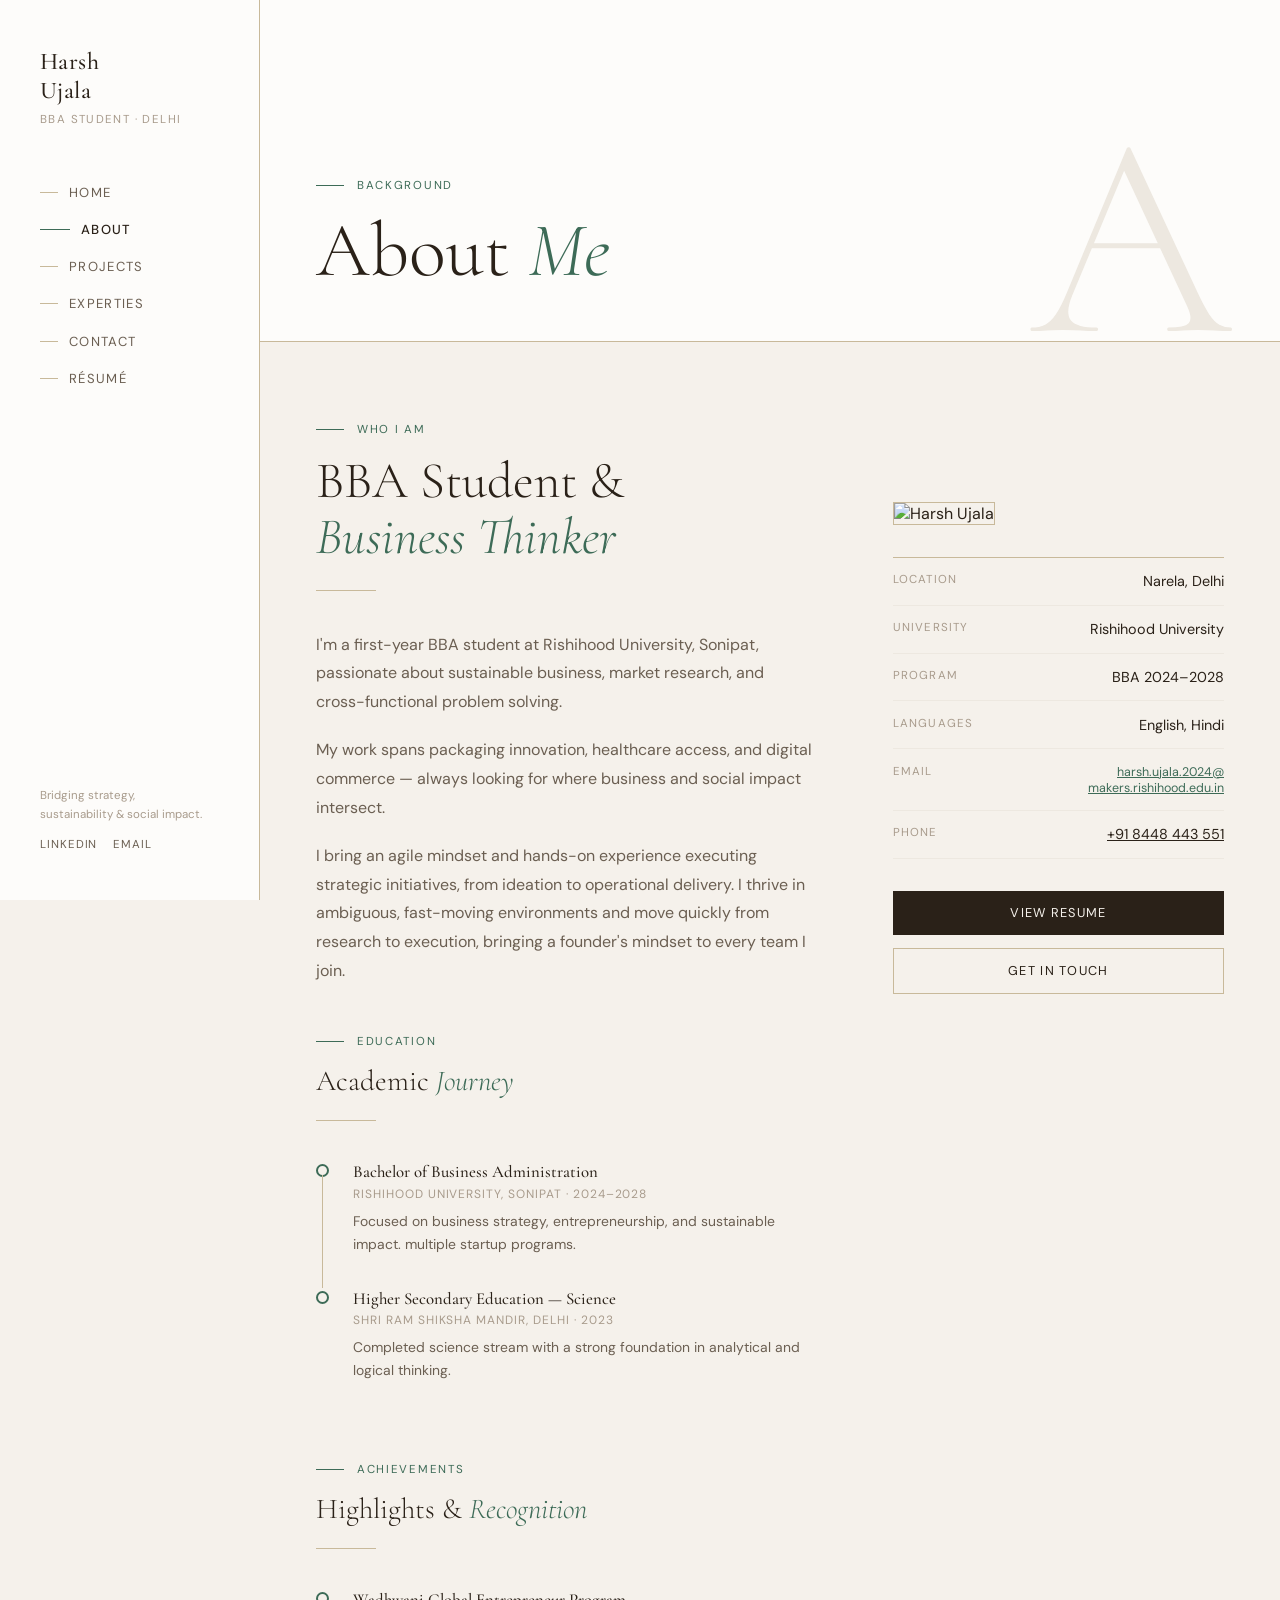
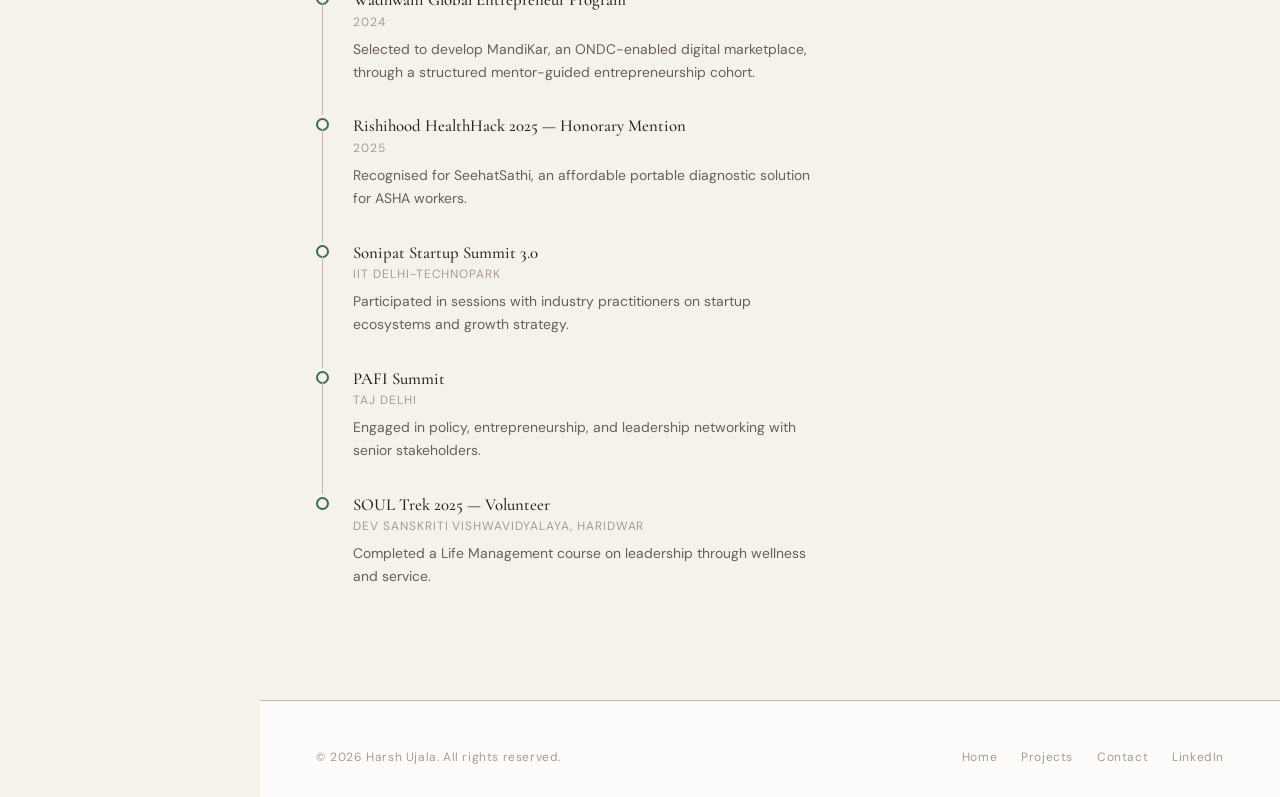
==== commit 98be41a4: "Update about.html" ====
--- a/about.html
+++ b/about.html
@@ -15,7 +15,7 @@
       <a href="index.html">Home</a>
       <a href="about.html" class="active">About</a>
       <a href="projects.html">Projects</a>
-      <a href="skills.html">Skills</a>
+      <a href="skills.html">Experties</a>
       <a href="contact.html">Contact</a>
       <a href="resume.html">Résumé</a>
     </nav>
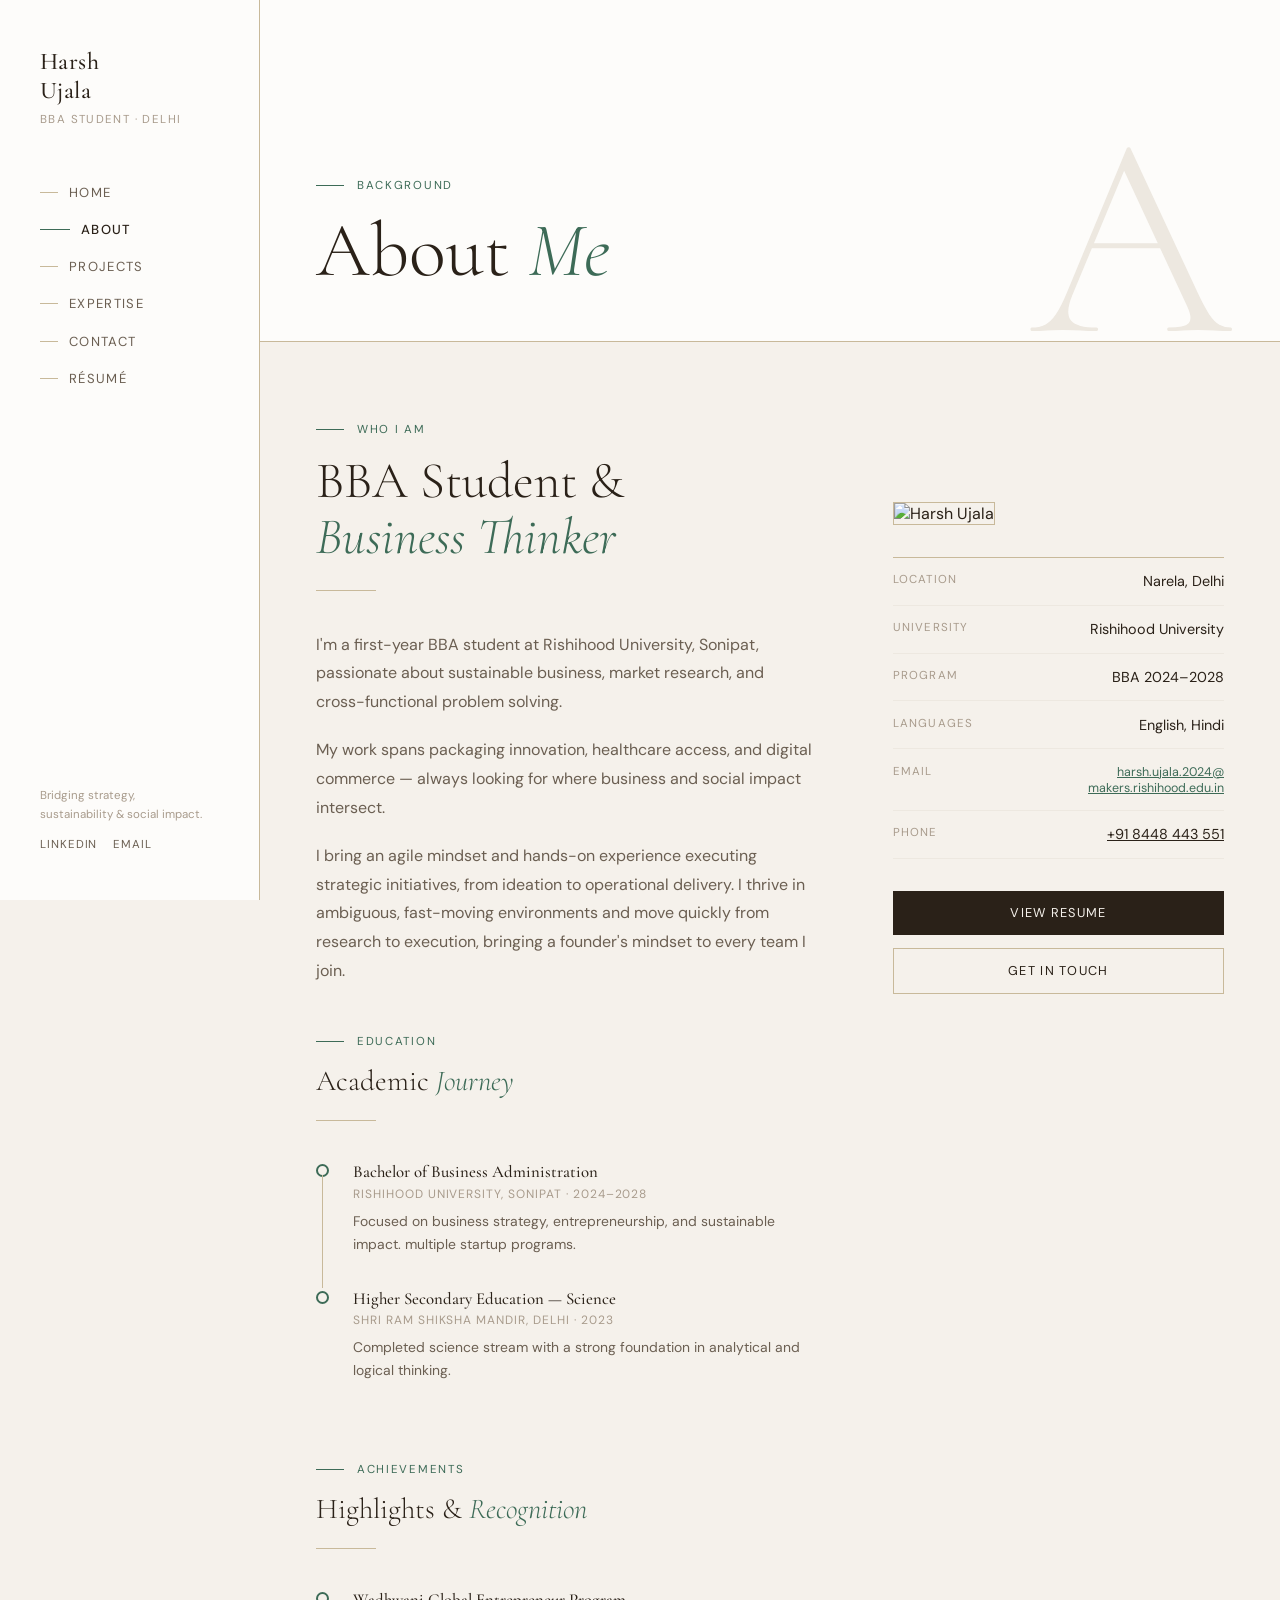
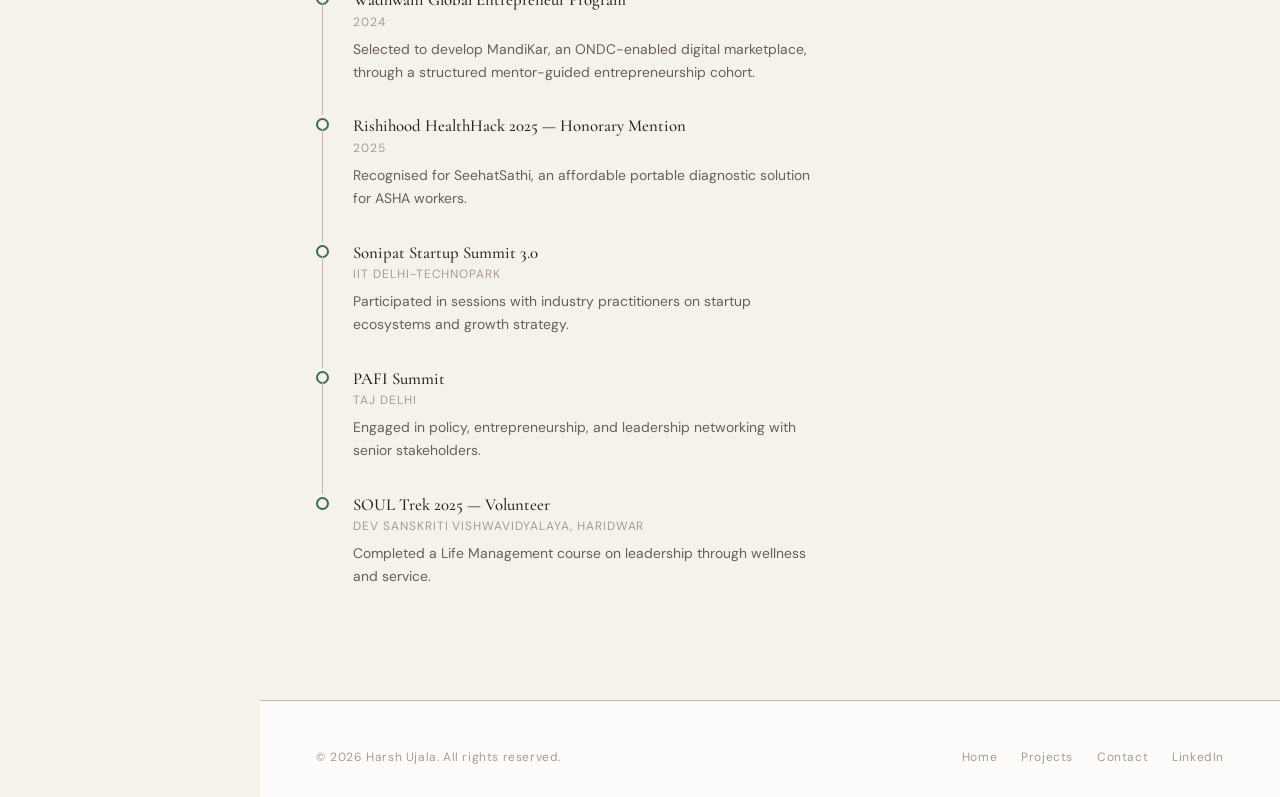
==== commit 3a3af201: "Update about.html" ====
--- a/about.html
+++ b/about.html
@@ -15,7 +15,7 @@
       <a href="index.html">Home</a>
       <a href="about.html" class="active">About</a>
       <a href="projects.html">Projects</a>
-      <a href="skills.html">Experties</a>
+      <a href="skills.html">Expertise</a>
       <a href="contact.html">Contact</a>
       <a href="resume.html">Résumé</a>
     </nav>
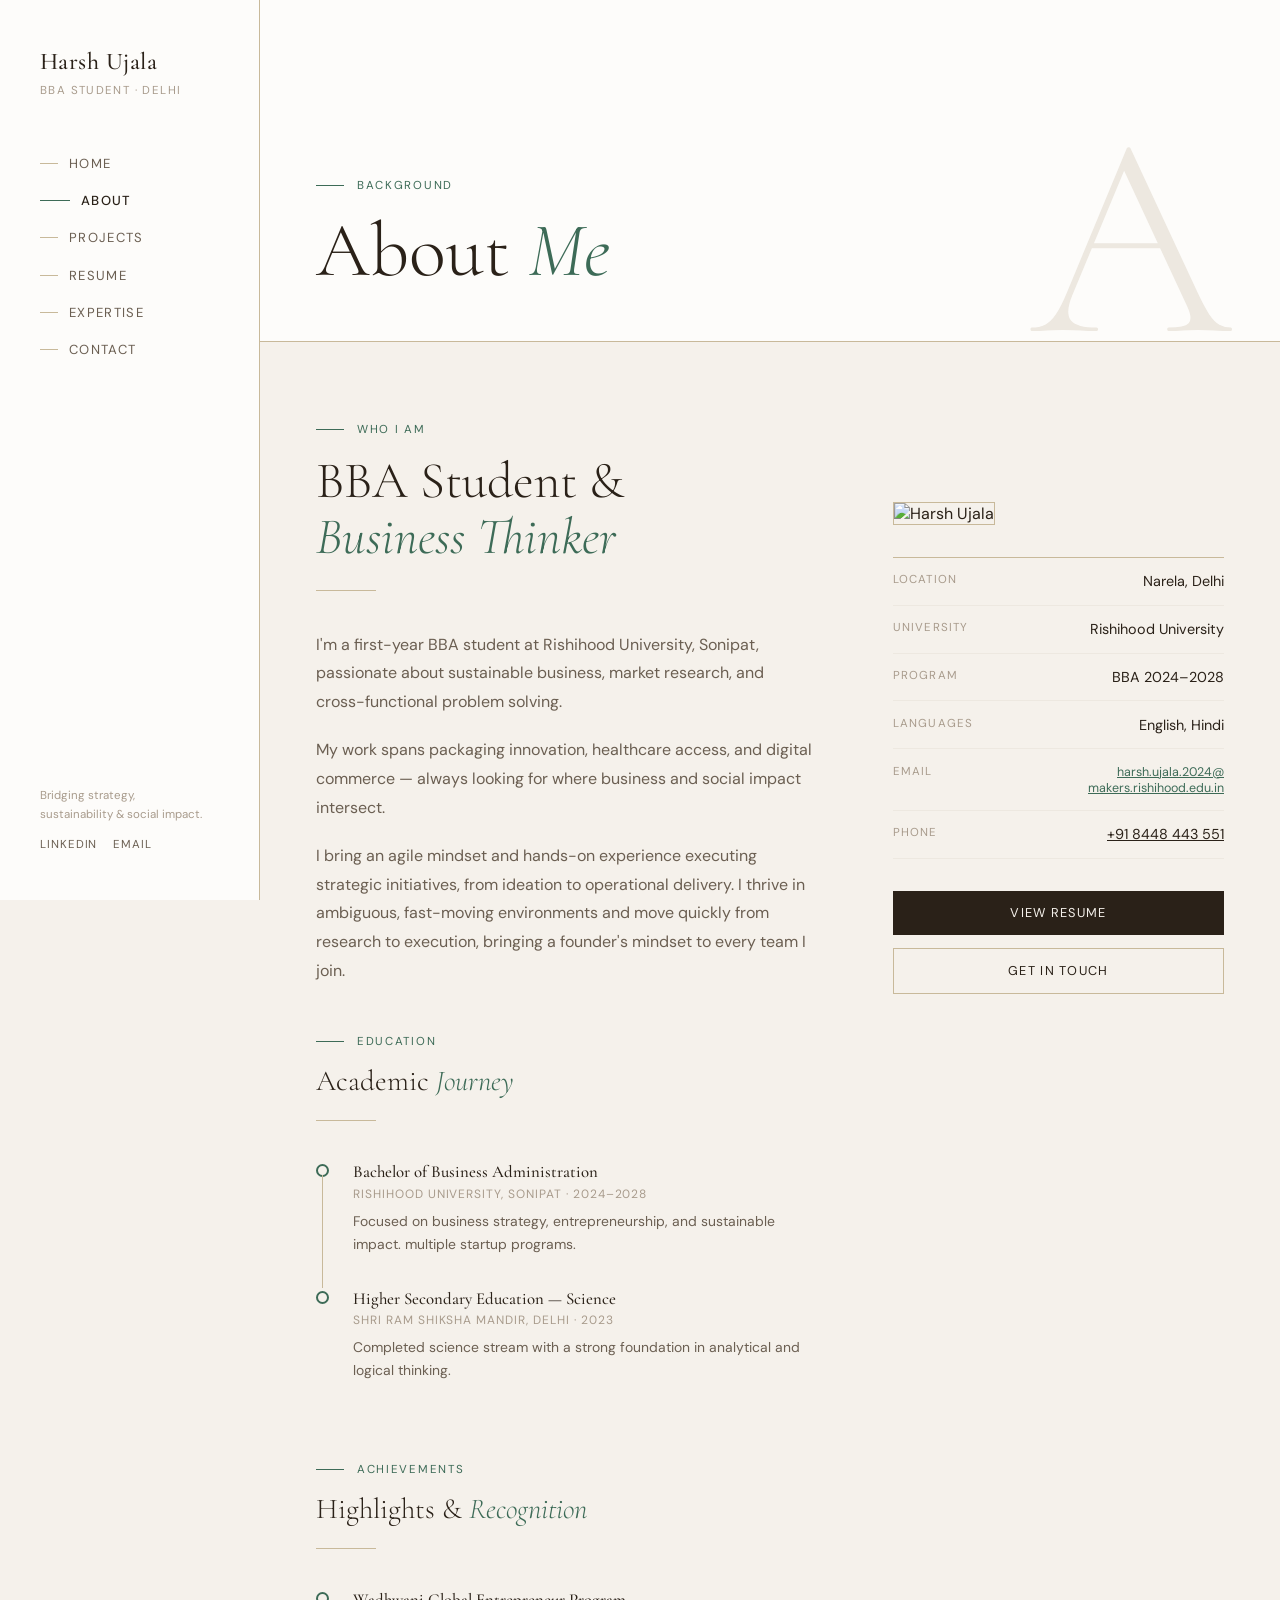
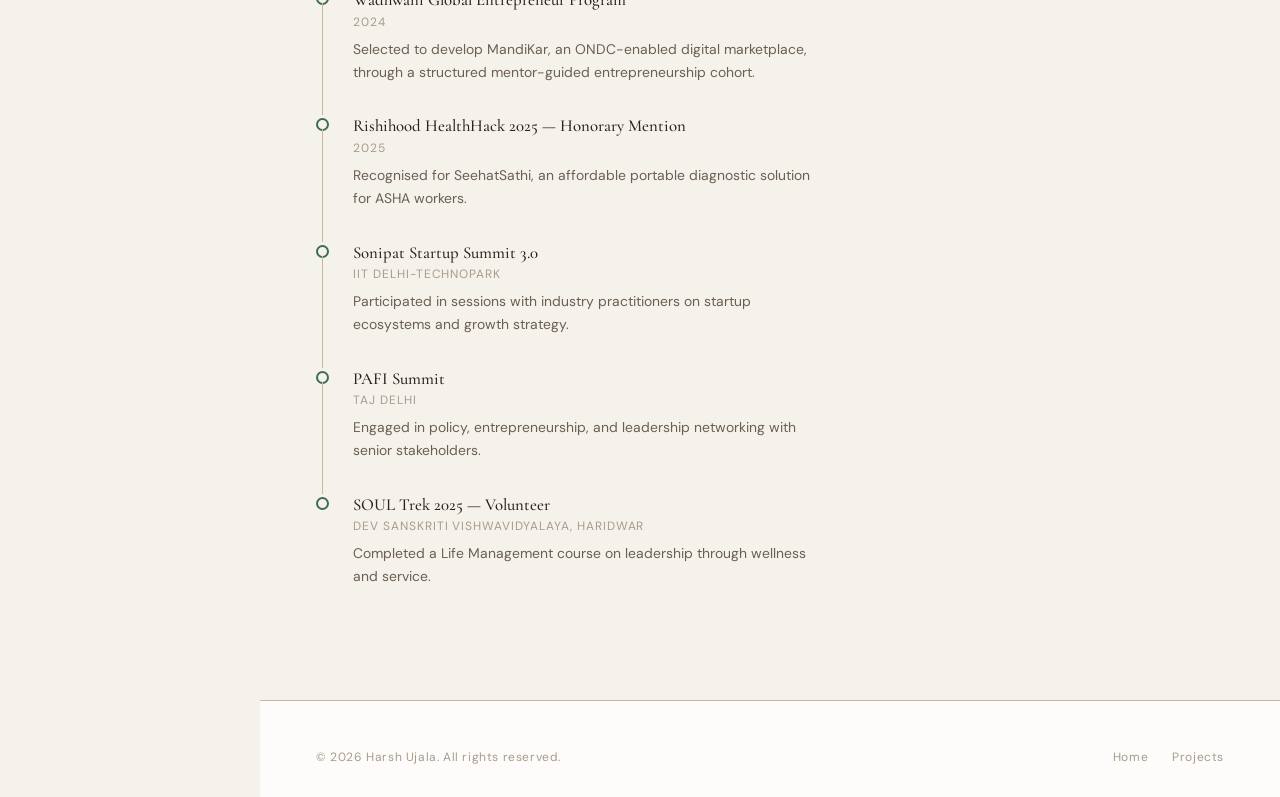
==== commit 768988f2: "Update about.html" ====
--- a/about.html
+++ b/about.html
@@ -9,15 +9,16 @@
 <body>
 
   <aside class="sidebar">
-    <a href="index.html" class="sidebar-brand">Harsh<br>Ujala</a>
+    <a href="index.html" class="sidebar-brand">Harsh Ujala</a>
     <p class="sidebar-tagline">BBA Student · Delhi</p>
     <nav class="sidebar-nav">
       <a href="index.html">Home</a>
       <a href="about.html" class="active">About</a>
       <a href="projects.html">Projects</a>
+      <a href="resume.html">Resume</a>
       <a href="skills.html">Expertise</a>
       <a href="contact.html">Contact</a>
-      <a href="resume.html">Résumé</a>
+      
     </nav>
     <div class="sidebar-bottom">
       <p>Bridging strategy,<br>sustainability &amp; social impact.</p>
@@ -175,8 +176,6 @@
       <div class="footer-links">
         <a href="index.html">Home</a>
         <a href="projects.html">Projects</a>
-        <a href="contact.html">Contact</a>
-        <a href="https://linkedin.com/in/harsh-ujala-b54bb031b" target="_blank">LinkedIn</a>
       </div>
     </footer>
 
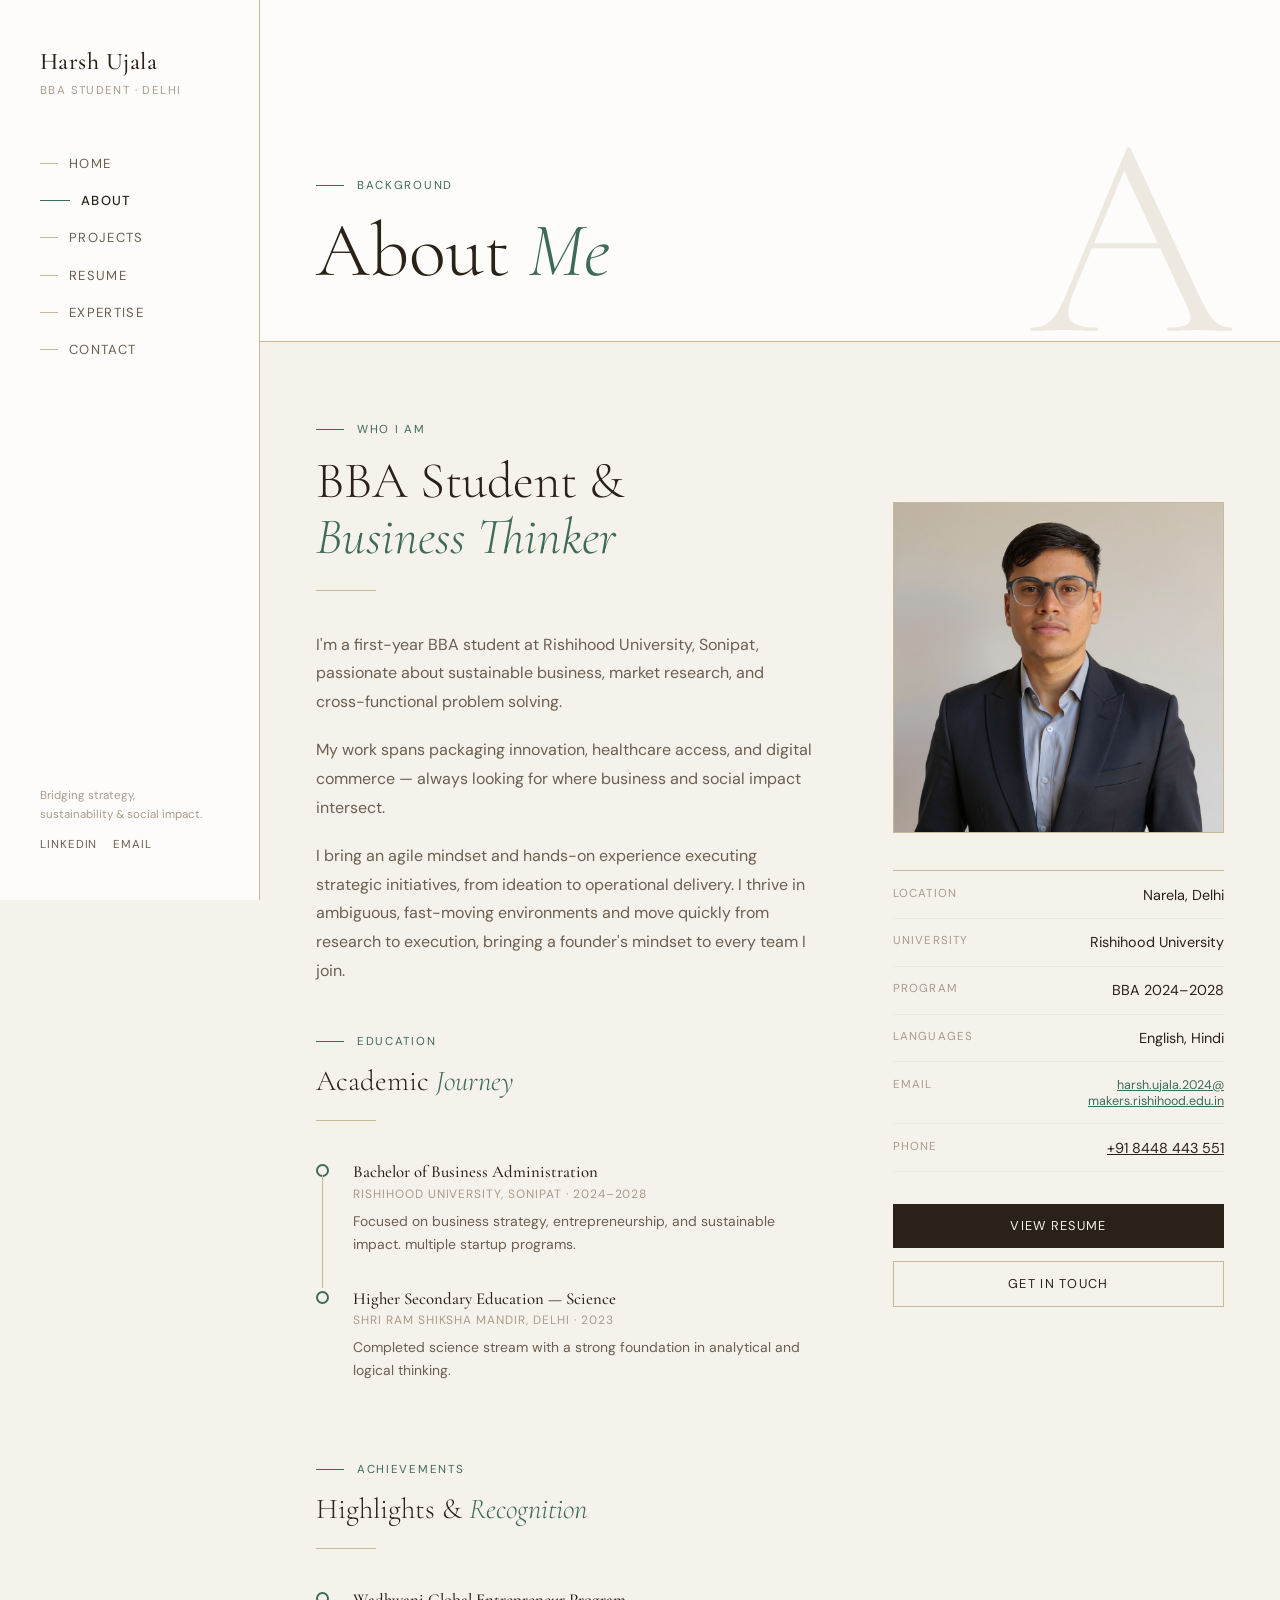
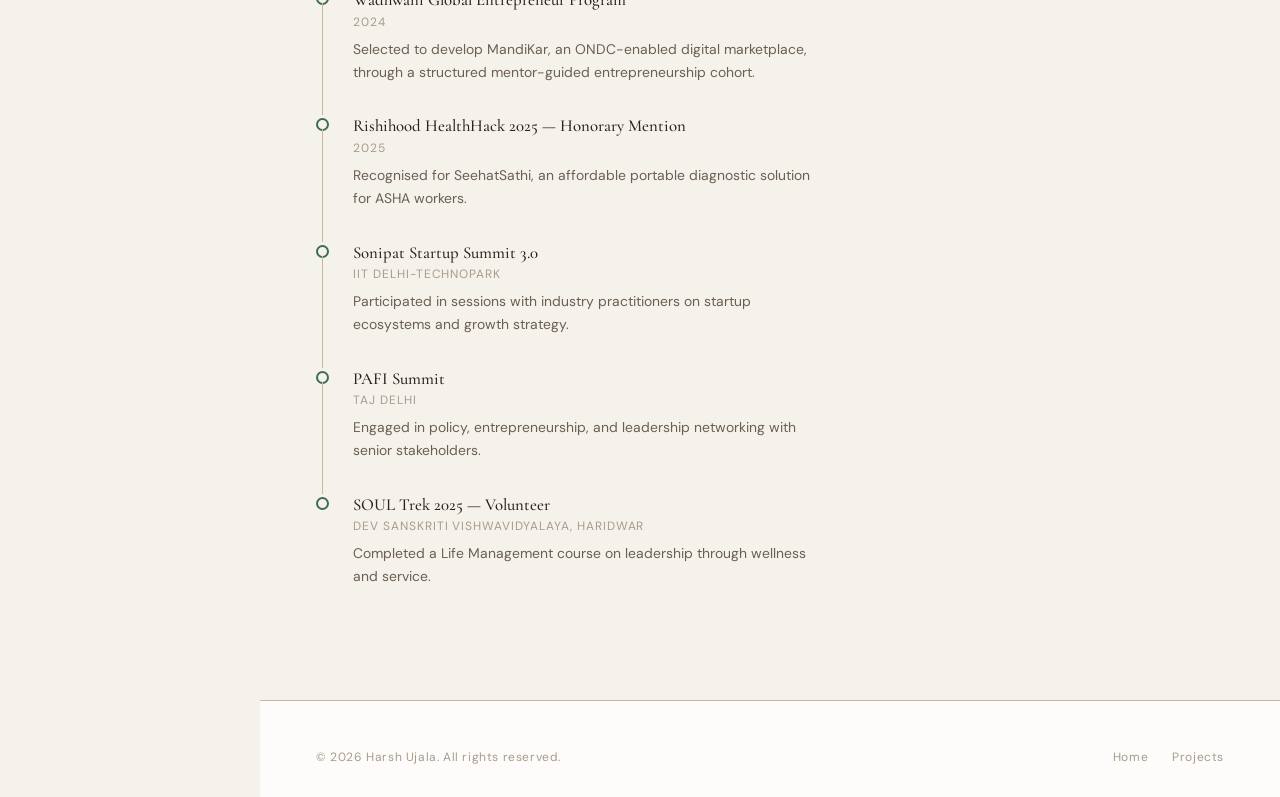
==== commit f99426a7: "Update about.html" ====
--- a/about.html
+++ b/about.html
@@ -141,7 +141,7 @@
 
       <!-- RIGHT SIDEBAR -->
       <aside class="fade-up" style="padding-top: 5rem;">
-        <img src="Profile.png" alt="Harsh Ujala"
+        <img src="profile.png" alt="Harsh Ujala"
              style="width:100%; object-fit:cover; margin-bottom: 2rem; border: 1px solid var(--sand);">
 
         <div class="info-list">
